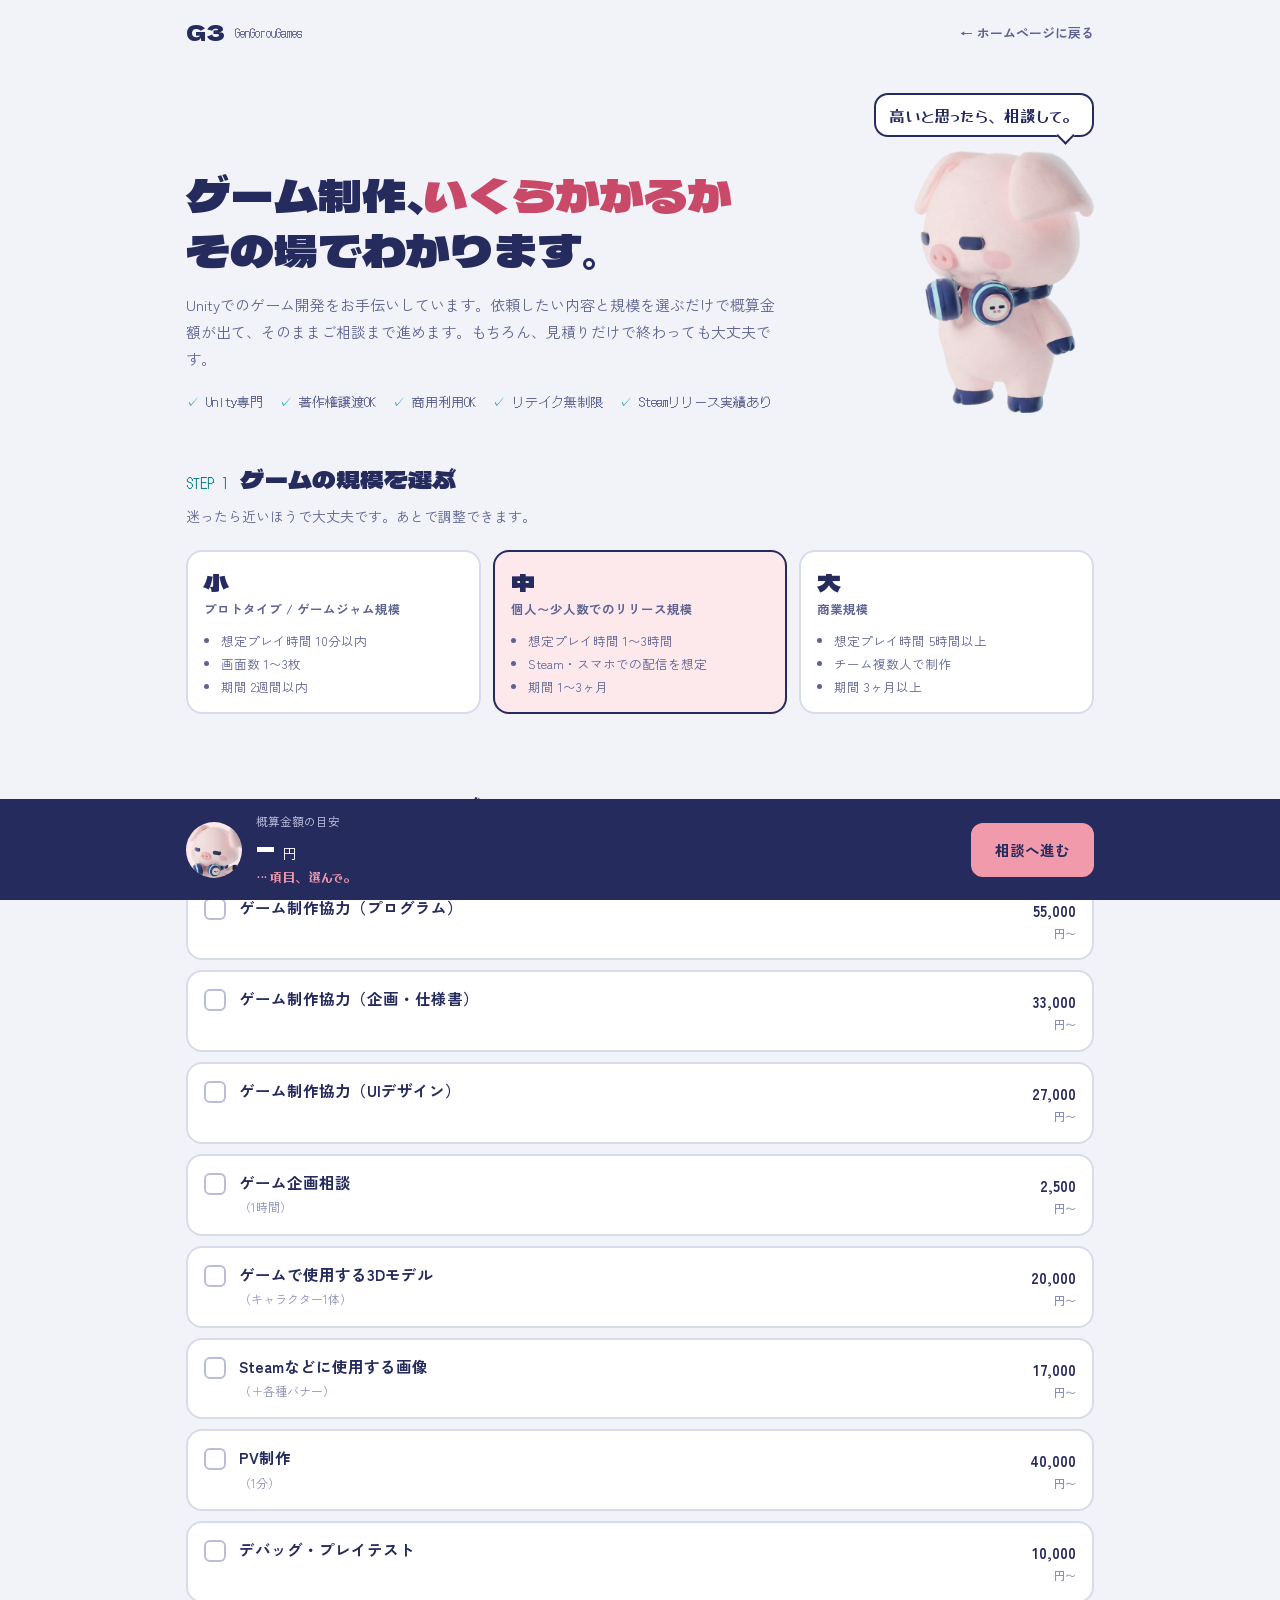
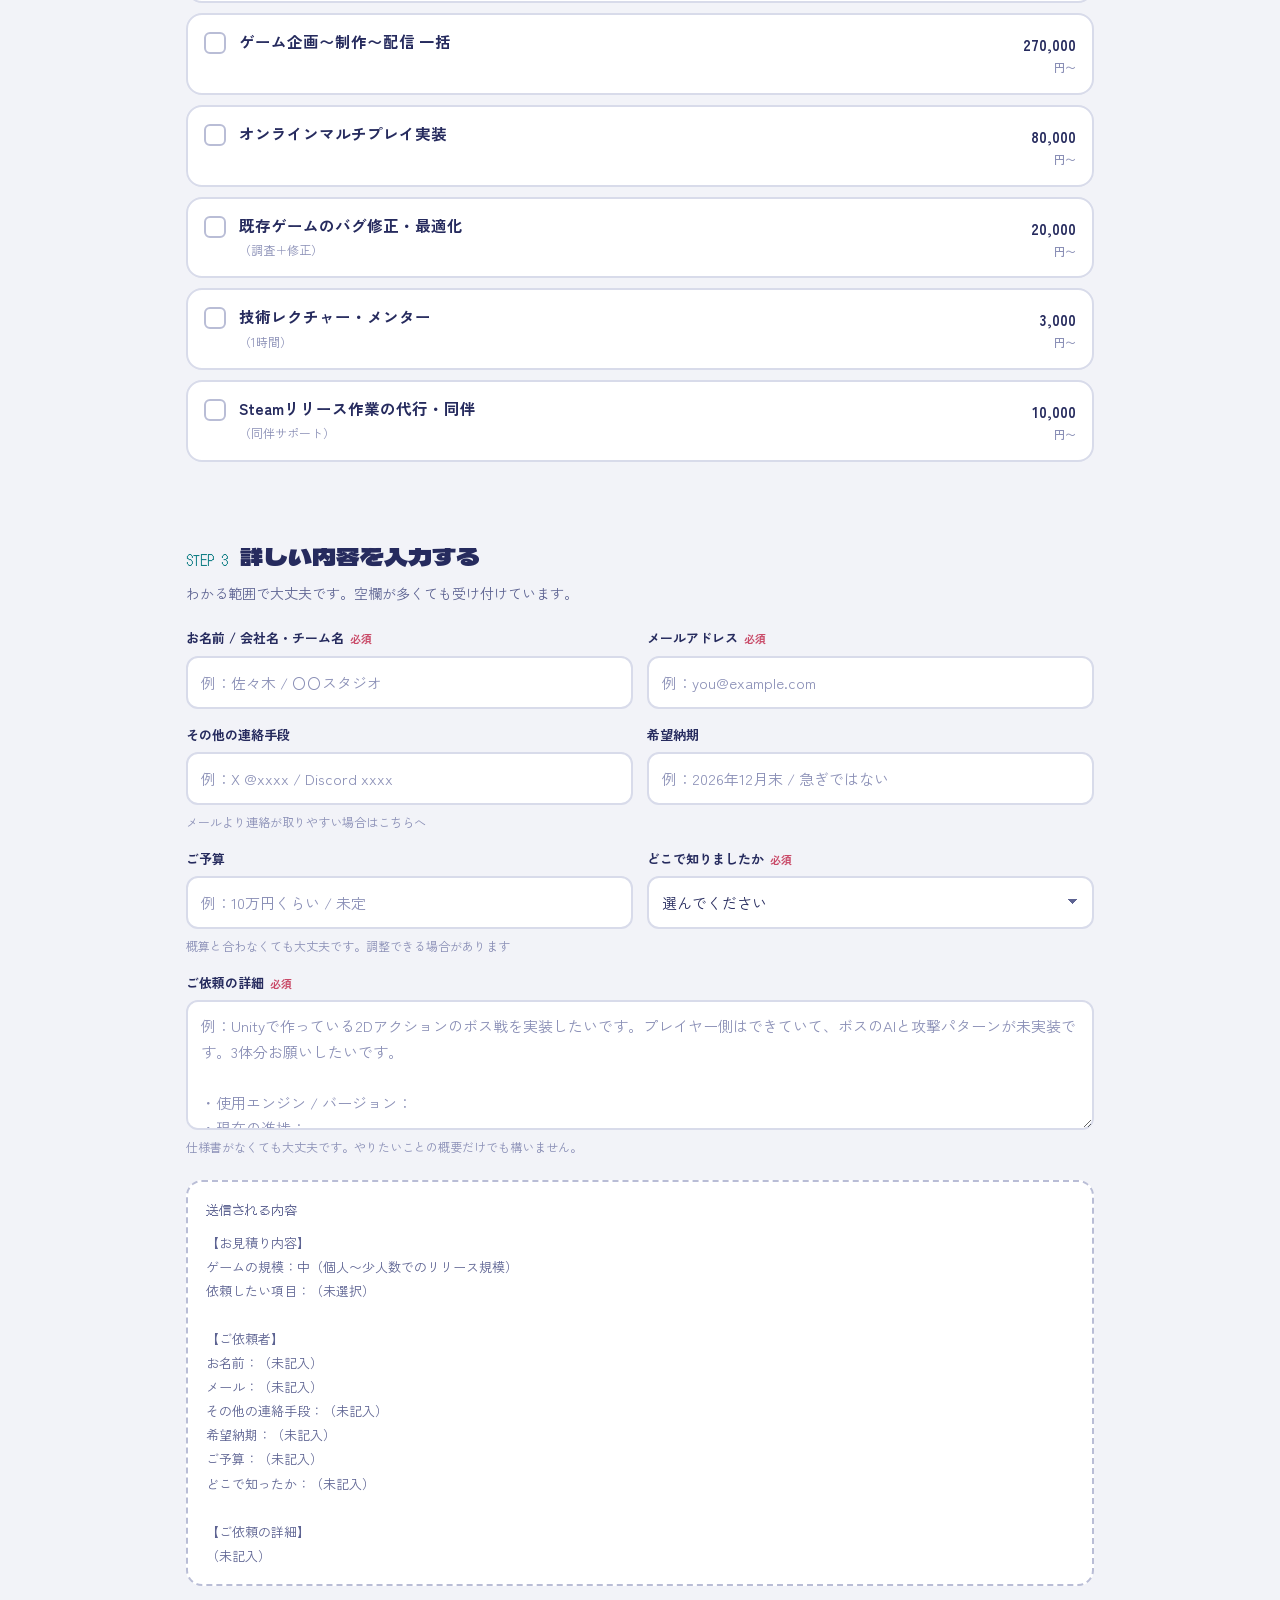
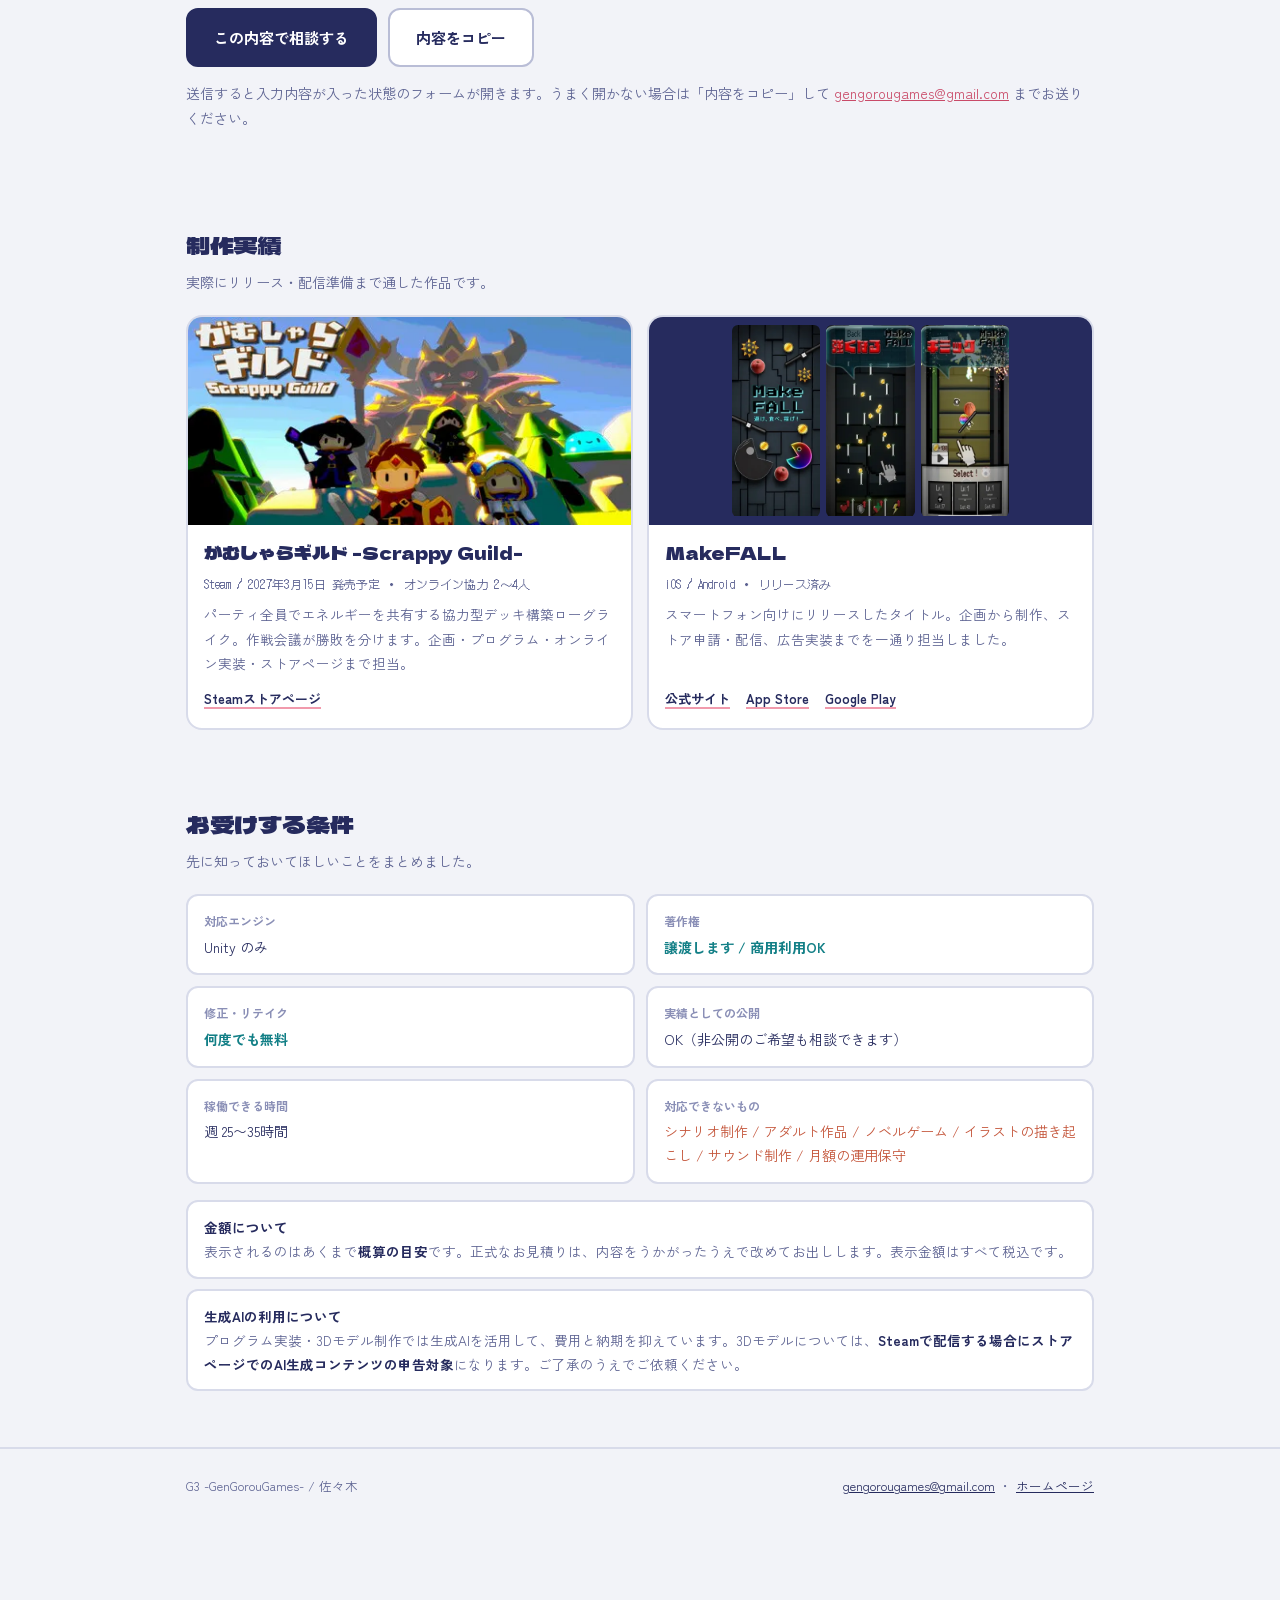
==== estimate/index.html @ dc9997da "G3公式サイト 初版（トップページと簡単お見積り） - トップ：テレビでゲームを切り替えるファーストビュー、3Dのげんちゃん、作品・お知らせ・お仕事依頼・G3について - /estimate/：簡単お" ====
<!DOCTYPE html>
<html lang="ja">
<head>
<meta charset="UTF-8">
<link rel="icon" type="image/png" href="/favicon.png">
<meta name="viewport" content="width=device-width, initial-scale=1">
<title>簡単お見積り | G3 -GenGorouGames-</title>
<meta name="description" content="Unityゲーム開発のお手伝い。項目と規模を選ぶだけで概算金額がわかる簡単お見積りページです。">
<meta property="og:title" content="簡単お見積り | G3 -GenGorouGames-">
<meta property="og:description" content="項目と規模を選ぶだけで概算金額がわかります。そのままご相談まで。">
<meta property="og:type" content="website">
<meta property="og:url" content="https://gengorougames.com/estimate/">
<meta property="og:image" content="https://gengorougames.com/img/ogp.jpg">
<link rel="preconnect" href="https://fonts.googleapis.com">
<link rel="preconnect" href="https://fonts.gstatic.com" crossorigin>
<link rel="stylesheet" href="https://fonts.googleapis.com/css2?family=Dela+Gothic+One&family=DotGothic16&family=Yusei+Magic&family=Zen+Kaku+Gothic+New:wght@400;500;700&display=swap">
<style>
/* Layout: トップページと同じ「居間」のトーン。左に手順、下に金額バー。げんちゃんが金額に一言つっこむ */
:root{
  color-scheme: light;
  --paper:#f2f3f8; --card:#ffffff; --ink:#262b5e; --ink-2:#5d6392; --ink-3:#8a8fb6;
  --line:#d8dbea; --line-hi:#b9bdd6;
  --pink:#f19aac; --pink-soft:#fde8ec; --pink-ink:#c94a68; --teal:#1aa9b1; --teal-ink:#127f86;
  --warn:#c4553a;
  --r:16px;
  --f-display:"Dela Gothic One","Hiragino Sans","Yu Gothic",sans-serif;
  --f-body:"Zen Kaku Gothic New","Hiragino Kaku Gothic ProN","Noto Sans JP","Yu Gothic UI",Meiryo,sans-serif;
  --f-voice:"Yusei Magic","Hiragino Maru Gothic ProN","Yu Gothic",sans-serif;
  --f-dot:"DotGothic16","MS Gothic",monospace;
}
*{box-sizing:border-box}
[hidden]{display:none!important}
html{-webkit-text-size-adjust:100%}
body{margin:0;background:var(--paper);color:var(--ink);font-family:var(--f-body);font-size:15px;line-height:1.8;padding-bottom:112px}
img{max-width:100%;height:auto;display:block}
a{color:var(--pink-ink)}
:focus-visible{outline:3px solid var(--teal);outline-offset:2px}
.wrap{max-width:940px;margin:0 auto;padding-left:max(16px,env(safe-area-inset-left,0px));padding-right:max(16px,env(safe-area-inset-right,0px))}
h1,h2,h3{font-family:var(--f-display);font-weight:400;text-wrap:balance}

.say{font-family:var(--f-voice);font-size:1rem;line-height:1.5;background:var(--card);color:var(--ink);padding:.5em .85em;border-radius:14px;border:2px solid var(--ink);position:relative;display:inline-block}
.say::after{content:"";position:absolute;width:11px;height:11px;background:var(--card);border:2px solid var(--ink);border-top:0;border-left:0;transform:rotate(45deg);bottom:-7px;left:20px}
.say.r::after{left:auto;right:20px}

/* header */
.top .wrap{padding-block:14px;display:flex;align-items:center;justify-content:space-between;gap:12px;flex-wrap:wrap}
.brand{font-family:var(--f-display);font-size:1.3rem;color:var(--ink);text-decoration:none;display:flex;align-items:center;gap:.5em}
.brand i{font-style:normal;font-family:var(--f-dot);font-size:.75rem;color:var(--ink-2)}
.top a.back{font-size:13px;font-weight:700;color:var(--ink-2);text-decoration:none}
.top a.back:hover{color:var(--pink-ink)}

/* hero */
.hero{display:grid;grid-template-columns:minmax(0,1fr) 180px;gap:20px;align-items:end;padding-block:28px 8px}
.hero h1{font-size:clamp(28px,6vw,44px);line-height:1.25;margin:0 0 14px}
.hero h1 span{color:var(--pink-ink)}
.hero p{color:var(--ink-2);margin:0 0 18px;max-width:40em}
.hero-gen{position:relative;padding-top:58px}
.hero-gen .say{position:absolute;top:0;right:0;white-space:nowrap}
.badges{display:flex;flex-wrap:wrap;gap:6px 16px;font-family:var(--f-dot);font-size:13px;color:var(--ink-2)}
.badge::before{content:"✓ ";color:var(--teal)}
@media(max-width:640px){.hero{grid-template-columns:1fr}.hero-gen{max-width:200px;justify-self:end;margin-top:-10px}}

/* sections */
section{padding-block:36px}
.stephead{display:flex;align-items:baseline;gap:12px;margin-bottom:4px}
.stepno{flex:none;font-family:var(--f-dot);font-size:14px;color:var(--teal-ink)}
.stephead h2{font-size:24px;margin:0}
.sublead{color:var(--ink-2);font-size:14px;margin:0 0 20px}

/* scale */
.scales{display:grid;grid-template-columns:repeat(3,minmax(0,1fr));gap:12px}
@media(max-width:680px){.scales{grid-template-columns:1fr}}
.scale{text-align:left;cursor:pointer;border:2px solid var(--line);background:var(--card);color:var(--ink);border-radius:var(--r);padding:16px 16px 14px;font:inherit;transition:border-color .15s,background .15s}
.scale:hover{border-color:var(--line-hi)}
.scale[aria-pressed="true"]{border-color:var(--ink);background:var(--pink-soft)}
.scale .nm{font-family:var(--f-display);font-size:24px;line-height:1.2;margin-bottom:2px}
.scale .tag{font-size:12.5px;color:var(--ink-2);margin-bottom:8px;font-weight:700}
.scale ul{margin:0;padding-left:17px;font-size:12.5px;color:var(--ink-2);line-height:1.85}

/* items */
.items{display:grid;gap:10px}
.item{border:2px solid var(--line);background:var(--card);border-radius:var(--r);overflow:hidden;transition:border-color .15s}
.item.on{border-color:var(--ink)}
.itemhead{display:flex;align-items:flex-start;gap:13px;padding:15px 16px;cursor:pointer}
.itemhead input{appearance:none;-webkit-appearance:none;flex:none;width:22px;height:22px;margin:2px 0 0;border-radius:6px;border:2px solid var(--line-hi);background:var(--card);cursor:pointer;position:relative;transition:background .15s,border-color .15s}
.itemhead input:checked{background:var(--ink);border-color:var(--ink)}
.itemhead input:checked::after{content:"";position:absolute;left:6px;top:2px;width:5px;height:10px;border:solid #fff;border-width:0 2.5px 2.5px 0;transform:rotate(42deg)}
.itmain{flex:1;min-width:0}
.itname{font-weight:700;font-size:15.5px;line-height:1.5}
.itunit{font-size:12px;color:var(--ink-3);margin-top:2px}
.itprice{flex:none;text-align:right;font-weight:700;font-size:15px;font-variant-numeric:tabular-nums;white-space:nowrap;padding-top:1px}
.item.on .itprice{color:var(--pink-ink)}
.itprice small{display:block;font-size:11px;font-weight:500;color:var(--ink-3)}
.itbody{border-top:1px dashed var(--line);padding:14px 16px 16px 51px;font-size:13.5px;background:#fafbfd}
@media(max-width:560px){.itbody{padding-left:16px}}
.itbody dl{margin:0;display:grid;gap:9px}
.itbody dt{font-size:12px;font-weight:700;letter-spacing:.06em;color:var(--teal-ink)}
.itbody dt.ng{color:var(--warn)}
.itbody dt.at{color:var(--pink-ink)}
.itbody dd{margin:2px 0 0;color:var(--ink-2);line-height:1.8}
.plans{display:flex;flex-wrap:wrap;gap:7px;margin-top:13px;padding-top:12px;border-top:1px dashed var(--line)}
.plans .lbl{width:100%;font-size:12px;font-weight:700;color:var(--ink-3);margin-bottom:2px}
.plan{font:inherit;font-size:12.5px;cursor:pointer;padding:6px 12px;border-radius:10px;border:2px solid var(--line);background:var(--card);color:var(--ink-2);transition:.15s}
.plan[aria-pressed="true"]{border-color:var(--ink);color:var(--ink);background:var(--pink-soft);font-weight:700}

/* form */
.grid2{display:grid;grid-template-columns:minmax(0,1fr) minmax(0,1fr);gap:14px}
@media(max-width:680px){.grid2{grid-template-columns:1fr}}
.f{display:flex;flex-direction:column;gap:6px;min-width:0}
.f.full{grid-column:1/-1}
.f label{font-size:13px;font-weight:700;color:var(--ink)}
.f label .req{color:var(--pink-ink);font-size:11px;margin-left:6px}
.f input,.f select,.f textarea{font:inherit;font-size:15px;color:var(--ink);background:var(--card);border:2px solid var(--line);border-radius:12px;padding:11px 13px;width:100%;transition:border-color .15s}
.f textarea{min-height:130px;resize:vertical;line-height:1.7}
.f input:focus,.f select:focus,.f textarea:focus{outline:none;border-color:var(--ink)}
.f input::placeholder,.f textarea::placeholder{color:var(--ink-3)}
.f select{appearance:none;background-image:linear-gradient(45deg,transparent 50%,var(--ink-2) 50%),linear-gradient(135deg,var(--ink-2) 50%,transparent 50%);background-position:calc(100% - 19px) 21px,calc(100% - 14px) 21px;background-size:5px 5px,5px 5px;background-repeat:no-repeat;cursor:pointer}
.f .hint{font-size:12px;color:var(--ink-3)}
.err{color:var(--warn);font-size:13.5px;font-weight:700;margin-top:12px;display:none}
.err.show{display:block}
.actions{display:flex;flex-wrap:wrap;gap:11px;margin-top:22px}
.btn{font:inherit;font-weight:700;font-size:15px;cursor:pointer;border-radius:12px;padding:14px 26px;border:2px solid transparent;transition:.15s}
.btn.primary{background:var(--ink);color:#fff;border-color:var(--ink)}
.btn.primary:hover{background:#3a4183;border-color:#3a4183}
.btn.ghost{background:var(--card);color:var(--ink);border-color:var(--line-hi)}
.btn.ghost:hover{border-color:var(--ink)}

.preview{margin-top:22px;border:2px dashed var(--line-hi);border-radius:var(--r);background:var(--card);padding:16px 18px}
.preview h3{margin:0 0 10px;font-family:var(--f-dot);font-size:13px;color:var(--ink-2)}
.preview pre{margin:0;white-space:pre-wrap;word-break:break-word;font-family:var(--f-body);font-size:13px;color:var(--ink-2);line-height:1.85}

/* works */
.works{display:grid;grid-template-columns:minmax(0,1fr) minmax(0,1fr);gap:14px}
@media(max-width:680px){.works{grid-template-columns:1fr}}
.work{border:2px solid var(--line);background:var(--card);border-radius:var(--r);overflow:hidden;display:flex;flex-direction:column}
.work .ph{aspect-ratio:460/215;max-width:100%;background:var(--ink);position:relative;overflow:hidden}
.work .ph img{width:100%;height:100%;object-fit:cover}
.work .ph.mf{display:flex;gap:6px;padding:8px;justify-content:center}
.work .ph.mf img{width:auto;height:100%;object-fit:contain;border-radius:6px}
.work .bd{padding:15px 16px 17px;flex:1;display:flex;flex-direction:column;gap:8px}
.work h3{margin:0;font-size:18px;line-height:1.4}
.work .meta{font-family:var(--f-dot);font-size:12px;color:var(--ink-2)}
.work p{margin:0;font-size:13.5px;color:var(--ink-2);flex:1}
.work .lnks{display:flex;flex-wrap:wrap;gap:6px 16px;margin-top:4px;font-size:13px;font-weight:700}
.work .lnks a{color:var(--ink);text-decoration:underline;text-decoration-color:var(--pink);text-decoration-thickness:2px;text-underline-offset:3px}

/* terms */
.terms{display:grid;grid-template-columns:minmax(0,1fr) minmax(0,1fr);gap:11px}
@media(max-width:680px){.terms{grid-template-columns:1fr}}
.term{border:2px solid var(--line);background:var(--card);border-radius:12px;padding:14px 16px}
.term .k{font-size:12px;font-weight:700;color:var(--ink-3);margin-bottom:4px}
.term .v{font-size:14px;line-height:1.7}
.term .v.good{color:var(--teal-ink);font-weight:700}
.term .v.bad{color:var(--warn)}
.note{background:var(--card);border:2px solid var(--line);border-radius:12px;padding:13px 16px;font-size:13.5px;color:var(--ink-2);line-height:1.8}
.note + .note{margin-top:10px}
.note b{color:var(--ink)}

/* sticky bar */
.bar{position:fixed;left:0;right:0;bottom:0;z-index:50;background:var(--ink);color:#fff;padding-bottom:env(safe-area-inset-bottom,0px)}
.bar .wrap{padding-block:12px;display:flex;align-items:center;gap:14px;justify-content:space-between}
.bar .l{min-width:0;display:flex;align-items:center;gap:14px}
.bar .face{flex:none;width:56px;height:56px;border-radius:50%;background:var(--pink-soft) url(/img/genchan_face.webp) center/cover no-repeat}
.bar .cap{font-size:11.5px;color:#c5c8e6}
.bar .amt{font-family:var(--f-display);font-size:26px;color:#fff;font-variant-numeric:tabular-nums;line-height:1.25}
.bar .amt small{font-family:var(--f-body);font-size:14px;margin-left:2px}
.bar .cnt{font-family:var(--f-voice);font-size:13px;color:var(--pink);white-space:nowrap;overflow:hidden;text-overflow:ellipsis}
.bar .btn{padding:12px 22px;font-size:14.5px;white-space:nowrap;background:var(--pink);color:var(--ink);border-color:var(--pink)}
.bar .btn:hover{background:#fff;border-color:#fff}
@media(max-width:480px){.bar .amt{font-size:21px}.bar .btn{padding:11px 14px;font-size:13.5px}.bar .face{width:44px;height:44px}}

footer{margin-top:20px;padding-block:26px;color:var(--ink-2);font-size:12.5px;border-top:2px solid var(--line)}
footer .wrap{display:flex;flex-wrap:wrap;gap:10px 20px;justify-content:space-between}
footer a{color:var(--ink)}
.sr{position:absolute;width:1px;height:1px;overflow:hidden;clip:rect(0 0 0 0);white-space:nowrap}
@media (prefers-reduced-motion:reduce){*{transition:none!important}}
</style>
</head>
<body>

<header class="top">
  <div class="wrap">
    <a class="brand" href="/">G3<i>GenGorouGames</i></a>
    <a class="back" href="/">← ホームページに戻る</a>
  </div>
</header>

<div class="wrap">

  <div class="hero">
   <div>
    <h1>ゲーム制作、<span>いくらかかるか</span><br>その場でわかります。</h1>
    <p>Unityでのゲーム開発をお手伝いしています。依頼したい内容と規模を選ぶだけで概算金額が出て、そのままご相談まで進めます。もちろん、見積りだけで終わっても大丈夫です。</p>
    <div class="badges">
      <span class="badge">Unity専門</span>
      <span class="badge">著作権譲渡OK</span>
      <span class="badge">商用利用OK</span>
      <span class="badge">リテイク無制限</span>
      <span class="badge">Steamリリース実績あり</span>
    </div>
   </div>
   <div class="hero-gen"><div class="say r">高いと思ったら、相談して。</div><img src="/img/pose_point.webp" alt="げんちゃん" width="480" height="698"></div>
  </div>

  <!-- STEP 1 -->
  <section id="step1">
    <div class="stephead"><span class="stepno">STEP 1</span><h2>ゲームの規模を選ぶ</h2></div>
    <p class="sublead">迷ったら近いほうで大丈夫です。あとで調整できます。</p>
    <div class="scales" id="scales"></div>
  </section>

  <!-- STEP 2 -->
  <section id="step2">
    <div class="stephead"><span class="stepno">STEP 2</span><h2>依頼したい項目を選ぶ</h2></div>
    <p class="sublead">複数選べます。チェックすると「どこまで対応できるか」が開きます。</p>
    <div class="items" id="items"></div>
  </section>

  <!-- STEP 3 -->
  <section id="step3">
    <div class="stephead"><span class="stepno">STEP 3</span><h2>詳しい内容を入力する</h2></div>
    <p class="sublead">わかる範囲で大丈夫です。空欄が多くても受け付けています。</p>

    <div class="grid2">
      <div class="f">
        <label for="f-name">お名前 / 会社名・チーム名<span class="req">必須</span></label>
        <input id="f-name" type="text" placeholder="例：佐々木 / 〇〇スタジオ" autocomplete="name">
      </div>
      <div class="f">
        <label for="f-mail">メールアドレス<span class="req">必須</span></label>
        <input id="f-mail" type="email" placeholder="例：you@example.com" autocomplete="email">
      </div>
      <div class="f">
        <label for="f-contact">その他の連絡手段</label>
        <input id="f-contact" type="text" placeholder="例：X @xxxx / Discord xxxx">
        <span class="hint">メールより連絡が取りやすい場合はこちらへ</span>
      </div>
      <div class="f">
        <label for="f-deadline">希望納期</label>
        <input id="f-deadline" type="text" placeholder="例：2026年12月末 / 急ぎではない">
      </div>
      <div class="f">
        <label for="f-budget">ご予算</label>
        <input id="f-budget" type="text" placeholder="例：10万円くらい / 未定">
        <span class="hint">概算と合わなくても大丈夫です。調整できる場合があります</span>
      </div>
      <div class="f">
        <label for="f-source">どこで知りましたか<span class="req">必須</span></label>
        <select id="f-source">
          <option value="">選んでください</option>
          <option>X（旧Twitter）</option>
          <option>Steam</option>
          <option>ココナラ</option>
          <option>知人・友人の紹介</option>
          <option>学校・DreamCraft関係</option>
          <option>イベント（TGSなど）</option>
          <option>YouTube</option>
          <option>検索エンジン</option>
          <option>その他</option>
        </select>
      </div>
      <div class="f full">
        <label for="f-detail">ご依頼の詳細<span class="req">必須</span></label>
        <textarea id="f-detail" placeholder="例：Unityで作っている2Dアクションのボス戦を実装したいです。プレイヤー側はできていて、ボスのAIと攻撃パターンが未実装です。3体分お願いしたいです。&#10;&#10;・使用エンジン / バージョン：&#10;・現在の進捗：&#10;・お願いしたいこと："></textarea>
        <span class="hint">仕様書がなくても大丈夫です。やりたいことの概要だけでも構いません。</span>
      </div>
    </div>

    <div class="err" id="err"></div>

    <div class="preview">
      <h3>送信される内容</h3>
      <pre id="preview"></pre>
    </div>

    <div class="actions">
      <button class="btn primary" id="send">この内容で相談する</button>
      <button class="btn ghost" id="copy">内容をコピー</button>
    </div>
    <p class="sublead" style="padding-left:0;margin-top:14px">
      送信すると入力内容が入った状態のフォームが開きます。うまく開かない場合は「内容をコピー」して
      <a href="mailto:gengorougames@gmail.com">gengorougames@gmail.com</a> までお送りください。
    </p>
  </section>

  <!-- 実績 -->
  <section id="works">
    <div class="stephead" style="gap:0"><h2>制作実績</h2></div>
    <p class="sublead" style="padding-left:0">実際にリリース・配信準備まで通した作品です。</p>
    <div class="works">
      <article class="work">
        <div class="ph">
          <img src="/img/guild_header.webp" alt="がむしゃらギルド -Scrappy Guild-" loading="lazy">
        </div>
        <div class="bd">
          <h3>がむしゃらギルド -Scrappy Guild-</h3>
          <div class="meta">Steam / 2027年3月15日 発売予定 ・ オンライン協力 2〜4人</div>
          <p>パーティ全員でエネルギーを共有する協力型デッキ構築ローグライク。作戦会議が勝敗を分けます。企画・プログラム・オンライン実装・ストアページまで担当。</p>
          <div class="lnks">
            <a href="https://store.steampowered.com/app/4842440/Scrappy_Guild/" target="_blank" rel="noopener">Steamストアページ</a>
          </div>
        </div>
      </article>

      <article class="work">
        <div class="ph mf">
          <img src="/img/makefall_1.webp" alt="MakeFALLの画面" loading="lazy"><img src="/img/makefall_2.webp" alt="" loading="lazy"><img src="/img/makefall_3.webp" alt="" loading="lazy">
        </div>
        <div class="bd">
          <h3>MakeFALL</h3>
          <div class="meta">iOS / Android ・ リリース済み</div>
          <p>スマートフォン向けにリリースしたタイトル。企画から制作、ストア申請・配信、広告実装までを一通り担当しました。</p>
          <div class="lnks">
            <a href="https://sites.google.com/view/makefallsite/" target="_blank" rel="noopener">公式サイト</a>
            <a href="https://apps.apple.com/jp/app/makefall/id6760619572" target="_blank" rel="noopener">App Store</a>
            <a href="https://play.google.com/store/apps/details?id=com.DefaultCompany.kzunokosi" target="_blank" rel="noopener">Google Play</a>
          </div>
        </div>
      </article>
    </div>
  </section>

  <!-- 条件 -->
  <section id="terms">
    <div class="stephead" style="gap:0"><h2>お受けする条件</h2></div>
    <p class="sublead" style="padding-left:0">先に知っておいてほしいことをまとめました。</p>
    <div class="terms">
      <div class="term"><div class="k">対応エンジン</div><div class="v">Unity のみ</div></div>
      <div class="term"><div class="k">著作権</div><div class="v good">譲渡します / 商用利用OK</div></div>
      <div class="term"><div class="k">修正・リテイク</div><div class="v good">何度でも無料</div></div>
      <div class="term"><div class="k">実績としての公開</div><div class="v">OK（非公開のご希望も相談できます）</div></div>
      <div class="term"><div class="k">稼働できる時間</div><div class="v">週 25〜35時間</div></div>
      <div class="term"><div class="k">対応できないもの</div><div class="v bad">シナリオ制作 / アダルト作品 / ノベルゲーム / イラストの描き起こし / サウンド制作 / 月額の運用保守</div></div>
    </div>

    <div style="margin-top:16px">
      <div class="note">
        <b>金額について</b><br>
        表示されるのはあくまで<b>概算の目安</b>です。正式なお見積りは、内容をうかがったうえで改めてお出しします。表示金額はすべて税込です。
      </div>
      <div class="note">
        <b>生成AIの利用について</b><br>
        プログラム実装・3Dモデル制作では生成AIを活用して、費用と納期を抑えています。3Dモデルについては、<b>Steamで配信する場合にストアページでのAI生成コンテンツの申告対象</b>になります。ご了承のうえでご依頼ください。
      </div>
    </div>
  </section>

</div>

<footer>
  <div class="wrap">
    <span>G3 -GenGorouGames- / 佐々木</span>
    <span><a href="mailto:gengorougames@gmail.com">gengorougames@gmail.com</a> ・ <a href="/">ホームページ</a></span>
  </div>
</footer>

<div class="bar">
  <div class="wrap">
    <div class="l">
      <div class="face" aria-hidden="true"></div>
      <div style="min-width:0">
        <div class="cap">概算金額の目安</div>
        <div class="amt" id="total">— <small>円</small></div>
        <div class="cnt" id="count">…項目、選んで。</div>
      </div>
    </div>
    <button class="btn primary" id="jump">相談へ進む</button>
  </div>
</div>

<textarea class="sr" id="clip" aria-hidden="true" tabindex="-1"></textarea>

<script>
/* =========================================================================
   Googleフォーム連携の設定
   フォームを作成したら、以下の baseUrl と entries を埋めてください。
   未設定の場合はメール（gengorougames@gmail.com）での送信に自動で切り替わります。
   ========================================================================= */
var FORM_CONFIG = {
  baseUrl: "https://docs.google.com/forms/d/e/1FAIpQLScIfFbDhM75f04zwuBBbw3KpbVSJtE4-QmT48UyfXC1ISZ8sA/viewform?usp=pp_url",
  entries: {
    name:     "entry.750009393",   // 1 お名前 / 会社名・チーム名
    email:    "entry.772076747",   // 2 メールアドレス
    contact:  "entry.762788405",   // 3 その他の連絡手段
    scale:    "entry.1428991655",  // 4 ゲームの規模
    items:    "entry.727097395",   // 5 依頼項目
    total:    "entry.74222380",    // 6 概算合計
    deadline: "entry.1358860953",  // 7 希望納期
    budget:   "entry.1148990644",  // 8 ご予算
    source:   "entry.48801565",    // 9 どこで知りましたか
    detail:   "entry.1593048339"   // 10 ご依頼の詳細
  }
};
var MAIL_TO = "gengorougames@gmail.com";

/* ========================= データ ========================= */
var SCALES = [
  { id:"s", name:"小", tag:"プロトタイプ / ゲームジャム規模",
    lines:["想定プレイ時間 10分以内","画面数 1〜3枚","期間 2週間以内"] },
  { id:"m", name:"中", tag:"個人〜少人数でのリリース規模",
    lines:["想定プレイ時間 1〜3時間","Steam・スマホでの配信を想定","期間 1〜3ヶ月"] },
  { id:"l", name:"大", tag:"商業規模",
    lines:["想定プレイ時間 5時間以上","チーム複数人で制作","期間 3ヶ月以上"] }
];

var ITEMS = [
  {
    id:"prog", name:"ゲーム制作協力（プログラム）", scaled:true,
    price:{s:15000,m:55000,l:200000},
    can:"Unityでの機能実装全般をお受けします。生成AIを活用してスピードを出しています。ReadMe（仕様・引き継ぎ資料）もあわせて作成します。仕様書がなくても、やりたいことの概要を伝えていただければ、すり合わせながら形にします。",
    ng:"Unity以外のエンジンは対応できません。"
  },
  {
    id:"plan", name:"ゲーム制作協力（企画・仕様書）", scaled:true,
    price:{s:10000,m:33000,l:120000},
    can:"ゲームの企画立案と仕様書の作成。仕様書はExcelで共有し、そのまま制作に使える形でお渡しします。",
    ng:"シナリオ・ストーリーの制作は対応できません。"
  },
  {
    id:"ui", name:"ゲーム制作協力（UIデザイン）", scaled:true,
    price:{s:7500,m:27000,l:100000},
    can:"Photoshopでボタン・フレーム・パネルなど、シンプルで見やすいUIパーツを作成します。Unityへの組み込みまで対応可能です。",
    ng:"イラストは描けません。キャラクター絵や凝った装飾が必要なUIは対応外です。"
  },
  {
    id:"consult", name:"ゲーム企画相談", scaled:false,
    plans:[{k:"s",label:"1時間",price:2500},{k:"m",label:"3時間",price:10000},{k:"l",label:"月契約",price:30000}],
    can:"システム面をどう面白くするか、テーマをどう見せるか。オンライン通話で一緒に考えます。作りかけの企画でも、まだ何もなくても大丈夫です。",
    ng:"アダルト（エロ）作品、ノベルゲームは対応できません。"
  },
  {
    id:"model", name:"ゲームで使用する3Dモデル", scaled:true,
    price:{s:4000,m:20000,l:80000},
    unit:{s:"小物1点",m:"キャラクター1体",l:"キャラクター＋モーション"},
    can:"生成AIで作ったモデルをBlenderで調整して納品します。シンプルな形状のものに限ります。",
    ng:"ハイポリゴンのモデル、複雑なリギング・モーションは対応外です。",
    at:"生成AIを使用しているため、Steamで配信する場合はAI生成コンテンツの申告対象になります。"
  },
  {
    id:"img", name:"Steamなどに使用する画像", scaled:true,
    price:{s:5000,m:17000,l:50000},
    unit:{s:"カプセル画像一式",m:"＋各種バナー",l:"ストアページ画像一式"},
    can:"ゲーム内のスクリーンショットを撮り、Photoshopなどで加工してカプセル画像・バナーを作成します。Steamの規定サイズにすべて合わせます。",
    ng:"イラストは描けません。描き起こしのキービジュアルは対応外です。"
  },
  {
    id:"pv", name:"PV制作", scaled:true,
    price:{s:15000,m:40000,l:120000},
    unit:{s:"30秒",m:"1分",l:"1分＋撮影用素材の作成"},
    can:"ゲームをキャプチャして、Premiere Proで編集します。シンプルで見やすい構成のPVを作ります。",
    ng:"凝ったモーショングラフィックス、実写撮影、オリジナル楽曲は対応外です。BGMはフリー素材か、ご支給の素材を使用します。"
  },
  {
    id:"debug", name:"デバッグ・プレイテスト", scaled:true,
    price:{s:2500,m:10000,l:40000},
    can:"実際にプレイしてバグを洗い出し、再現手順つきのレポートで報告します。あわせて、ゲームクリエイター目線で「ここがもったいない」という改善意見も出します。",
    ng:"自動テストの構築は別途ご相談ください。"
  },
  {
    id:"full", name:"ゲーム企画〜制作〜配信 一括", scaled:true,
    price:{s:75000,m:270000,l:800000},
    can:"企画からUnityでの制作、Steam / iOS / Google Play への配信まで一通りお受けします。広告の実装・配置も対応可能です。",
    ng:"シナリオ制作、本格的なイラスト・サウンドは対応外です（ご支給いただくか、別途外注をお願いします）。",
    at:"スケジュールの都合上、同時にお受けできる件数に限りがあります。まずご相談ください。"
  },
  {
    id:"net", name:"オンラインマルチプレイ実装", scaled:true,
    price:{s:25000,m:80000,l:300000},
    can:"Unityでのオンライン対戦・協力プレイの実装。生成AIを活用しつつ、実際にオンライン協力ゲームを作った経験をもとに対応します。",
    at:"通信まわりは仕様によって工数が大きく変わります。金額は目安として見てください。"
  },
  {
    id:"fix", name:"既存ゲームのバグ修正・最適化", scaled:true,
    price:{s:5000,m:20000,l:80000},
    unit:{s:"調査・原因特定まで",m:"調査＋修正",l:"調査＋修正＋最適化"},
    can:"Unityプロジェクトの不具合調査・修正、動作が重い箇所の最適化。生成AIを活用して対応します。",
    at:"プロジェクト一式を共有していただく必要があります。「小」は調査と原因特定までで、修正は別途となります。"
  },
  {
    id:"lesson", name:"技術レクチャー・メンター", scaled:false,
    plans:[{k:"s",label:"1時間",price:3000},{k:"m",label:"月4回",price:13000},{k:"l",label:"月8回",price:40000}],
    can:"Unityの使い方、実装の考え方、個人開発の進め方を、自分が実際にやってきた経験ベースで教えます。オンライン通話で対応します。",
    ng:"学校の課題そのものの代行は対応できません。"
  },
  {
    id:"steam", name:"Steamリリース作業の代行・同伴", scaled:false,
    plans:[{k:"s",label:"同伴サポート",price:10000},{k:"m",label:"代行",price:17000},{k:"l",label:"申請〜リリース一括",price:50000}],
    can:"Steamworksの設定、ストアページの作成、ビルドの提出、審査対応。こちらで代行することも、画面共有しながら一緒に進めて覚えてもらうこともできます。",
    at:"Steam Directの登録手数料のお支払い、銀行口座・税務情報の登録はご本人の対応が必要です。"
  }
];

/* ========================= 状態 ========================= */
var state = { scale:"m", picked:{}, plans:{} };
ITEMS.forEach(function(it){ if(!it.scaled) state.plans[it.id] = "s"; });

var yen = function(n){ return n.toLocaleString("ja-JP"); };
var $ = function(id){ return document.getElementById(id); };

function priceOf(it){
  if(it.scaled) return it.price[state.scale];
  var k = state.plans[it.id];
  for(var i=0;i<it.plans.length;i++) if(it.plans[i].k===k) return it.plans[i].price;
  return 0;
}
function unitOf(it){
  if(it.scaled) return it.unit ? it.unit[state.scale] : "";
  var k = state.plans[it.id];
  for(var i=0;i<it.plans.length;i++) if(it.plans[i].k===k) return it.plans[i].label;
  return "";
}
function scaleObj(){ for(var i=0;i<SCALES.length;i++) if(SCALES[i].id===state.scale) return SCALES[i]; }

/* ========================= 描画：規模 ========================= */
(function renderScales(){
  var box = $("scales");
  SCALES.forEach(function(s){
    var b = document.createElement("button");
    b.type="button"; b.className="scale"; b.setAttribute("aria-pressed", s.id===state.scale);
    b.innerHTML = '<div class="nm">'+s.name+'</div><div class="tag">'+s.tag+'</div><ul>'+
      s.lines.map(function(l){return "<li>"+l+"</li>";}).join("")+'</ul>';
    b.addEventListener("click", function(){
      state.scale = s.id;
      Array.prototype.forEach.call(box.children, function(c,i){
        c.setAttribute("aria-pressed", SCALES[i].id===state.scale);
      });
      refreshItems(); update();
    });
    box.appendChild(b);
  });
})();

/* ========================= 描画：項目 ========================= */
(function renderItems(){
  var box = $("items");
  ITEMS.forEach(function(it){
    var card = document.createElement("div");
    card.className = "item"; card.dataset.id = it.id;

    var head = document.createElement("label");
    head.className = "itemhead";
    head.innerHTML =
      '<input type="checkbox" aria-label="'+it.name+'を選択">'+
      '<div class="itmain"><div class="itname">'+it.name+'</div>'+
        '<div class="itunit" data-unit></div></div>'+
      '<div class="itprice" data-price></div>';
    head.querySelector("input").addEventListener("change", function(e){
      state.picked[it.id] = e.target.checked;
      card.classList.toggle("on", e.target.checked);
      body.hidden = !e.target.checked;
      update();
    });

    var body = document.createElement("div");
    body.className = "itbody"; body.hidden = true;
    var dl = '<dl>';
    if(it.can) dl += '<dt>できること</dt><dd>'+it.can+'</dd>';
    if(it.ng)  dl += '<dt class="ng">できないこと</dt><dd>'+it.ng+'</dd>';
    if(it.at)  dl += '<dt class="at">ご注意</dt><dd>'+it.at+'</dd>';
    dl += '</dl>';
    body.innerHTML = dl;

    if(!it.scaled){
      var pw = document.createElement("div");
      pw.className = "plans";
      pw.innerHTML = '<span class="lbl">プランを選んでください（ゲームの規模とは別です）</span>';
      it.plans.forEach(function(p){
        var pb = document.createElement("button");
        pb.type="button"; pb.className="plan";
        pb.setAttribute("aria-pressed", p.k===state.plans[it.id]);
        pb.textContent = p.label+"　"+yen(p.price)+"円";
        pb.addEventListener("click", function(){
          state.plans[it.id] = p.k;
          Array.prototype.forEach.call(pw.querySelectorAll(".plan"), function(x,i){
            x.setAttribute("aria-pressed", it.plans[i].k===state.plans[it.id]);
          });
          refreshItems(); update();
        });
        pw.appendChild(pb);
      });
      body.appendChild(pw);
    }

    card.appendChild(head); card.appendChild(body);
    box.appendChild(card);
  });
  refreshItems();
})();

function refreshItems(){
  ITEMS.forEach(function(it){
    var card = document.querySelector('.item[data-id="'+it.id+'"]');
    if(!card) return;
    card.querySelector("[data-price]").innerHTML =
      yen(priceOf(it))+"<small>円〜</small>";
    var u = unitOf(it);
    var ue = card.querySelector("[data-unit]");
    ue.textContent = u ? "（"+u+"）" : "";
  });
}

/* ========================= 集計 ========================= */
function selected(){ return ITEMS.filter(function(it){ return state.picked[it.id]; }); }

function update(){
  var sel = selected();
  var sum = sel.reduce(function(a,it){ return a + priceOf(it); }, 0);
  $("total").innerHTML = sel.length ? yen(sum)+' <small>円〜</small>' : '— <small>円</small>';
  $("count").textContent = sel.length
    ? "規模" + scaleObj().name + "・" + sel.length + "項目　" + mutter(sum)
    : "…項目、選んで。";
  $("preview").textContent = summary();
}

/* げんちゃんのつぶやき（金額で変わる。見た目だけで、計算には関係しない） */
function mutter(sum){
  if(sum < 20000)  return "…お手頃。";
  if(sum < 100000) return "…まあ、そんなもんでしょ。";
  if(sum < 400000) return "…本気だね。";
  return "…大作の予感。";
}

function summary(){
  var sel = selected();
  var L = [];
  L.push("【お見積り内容】");
  L.push("ゲームの規模：" + scaleObj().name + "（" + scaleObj().tag + "）");
  if(sel.length){
    L.push("依頼したい項目：");
    sel.forEach(function(it){
      var u = unitOf(it);
      L.push("  ・" + it.name + (u ? "（"+u+"）" : "") + " … " + yen(priceOf(it)) + "円");
    });
    L.push("概算合計：" + yen(sel.reduce(function(a,it){return a+priceOf(it);},0)) + "円〜");
  } else {
    L.push("依頼したい項目：（未選択）");
  }
  L.push("");
  L.push("【ご依頼者】");
  L.push("お名前：" + ($("f-name").value || "（未記入）"));
  L.push("メール：" + ($("f-mail").value || "（未記入）"));
  L.push("その他の連絡手段：" + ($("f-contact").value || "（未記入）"));
  L.push("希望納期：" + ($("f-deadline").value || "（未記入）"));
  L.push("ご予算：" + ($("f-budget").value || "（未記入）"));
  L.push("どこで知ったか：" + ($("f-source").value || "（未記入）"));
  L.push("");
  L.push("【ご依頼の詳細】");
  L.push($("f-detail").value || "（未記入）");
  return L.join("\n");
}

["f-name","f-mail","f-contact","f-deadline","f-budget","f-source","f-detail"].forEach(function(id){
  $(id).addEventListener("input", update);
  $(id).addEventListener("change", update);
});

/* ========================= 送信 ========================= */
function validate(){
  var miss = [];
  if(!selected().length) miss.push("依頼したい項目");
  if(!$("f-name").value.trim()) miss.push("お名前");
  if(!$("f-mail").value.trim()) miss.push("メールアドレス");
  if(!$("f-source").value) miss.push("どこで知ったか");
  if(!$("f-detail").value.trim()) miss.push("ご依頼の詳細");
  var e = $("err");
  if(miss.length){
    e.textContent = "次の項目が未入力です：" + miss.join(" / ");
    e.classList.add("show");
    return false;
  }
  e.classList.remove("show");
  return true;
}

function formUrl(){
  var c = FORM_CONFIG;
  if(!c.baseUrl || !c.entries.detail) return null;
  var sel = selected();
  var vals = {
    name:     $("f-name").value,
    email:    $("f-mail").value,
    contact:  $("f-contact").value,
    scale:    scaleObj().name,
    items:    sel.map(function(it){
                var u = unitOf(it);
                return "・" + it.name + (u ? "（"+u+"）" : "") + " … " + yen(priceOf(it)) + "円";
              }).join("\n"),
    total:    yen(sel.reduce(function(a,it){return a+priceOf(it);},0)) + "円",
    deadline: $("f-deadline").value,
    budget:   $("f-budget").value,
    source:   $("f-source").value,
    detail:   $("f-detail").value
  };
  var q = [];
  Object.keys(c.entries).forEach(function(k){
    if(c.entries[k] && vals[k]) q.push(c.entries[k] + "=" + encodeURIComponent(vals[k]));
  });
  return c.baseUrl + (c.baseUrl.indexOf("?") >= 0 ? "&" : "?") + q.join("&");
}

$("send").addEventListener("click", function(){
  if(!validate()){ $("err").scrollIntoView({behavior:"smooth", block:"center"}); return; }
  var url = formUrl();
  if(url){ window.open(url, "_blank", "noopener"); return; }
  var sub = "【お見積り相談】" + ($("f-name").value || "お問い合わせ");
  window.location.href = "mailto:" + MAIL_TO +
    "?subject=" + encodeURIComponent(sub) +
    "&body=" + encodeURIComponent(summary());
});

$("copy").addEventListener("click", function(){
  var t = summary(), btn = $("copy"), ok = function(){
    btn.textContent = "コピーしました";
    setTimeout(function(){ btn.textContent = "内容をコピー"; }, 1800);
  };
  if(navigator.clipboard && navigator.clipboard.writeText){
    navigator.clipboard.writeText(t).then(ok).catch(fallback);
  } else { fallback(); }
  function fallback(){
    var ta = $("clip"); ta.value = t; ta.select();
    try{ document.execCommand("copy"); ok(); }catch(e){ btn.textContent = "コピーできませんでした"; }
  }
});

$("jump").addEventListener("click", function(){
  var t = selected().length ? "step3" : "step2";
  $(t).scrollIntoView({behavior:"smooth", block:"start"});
});

update();
</script>
</body>
</html>
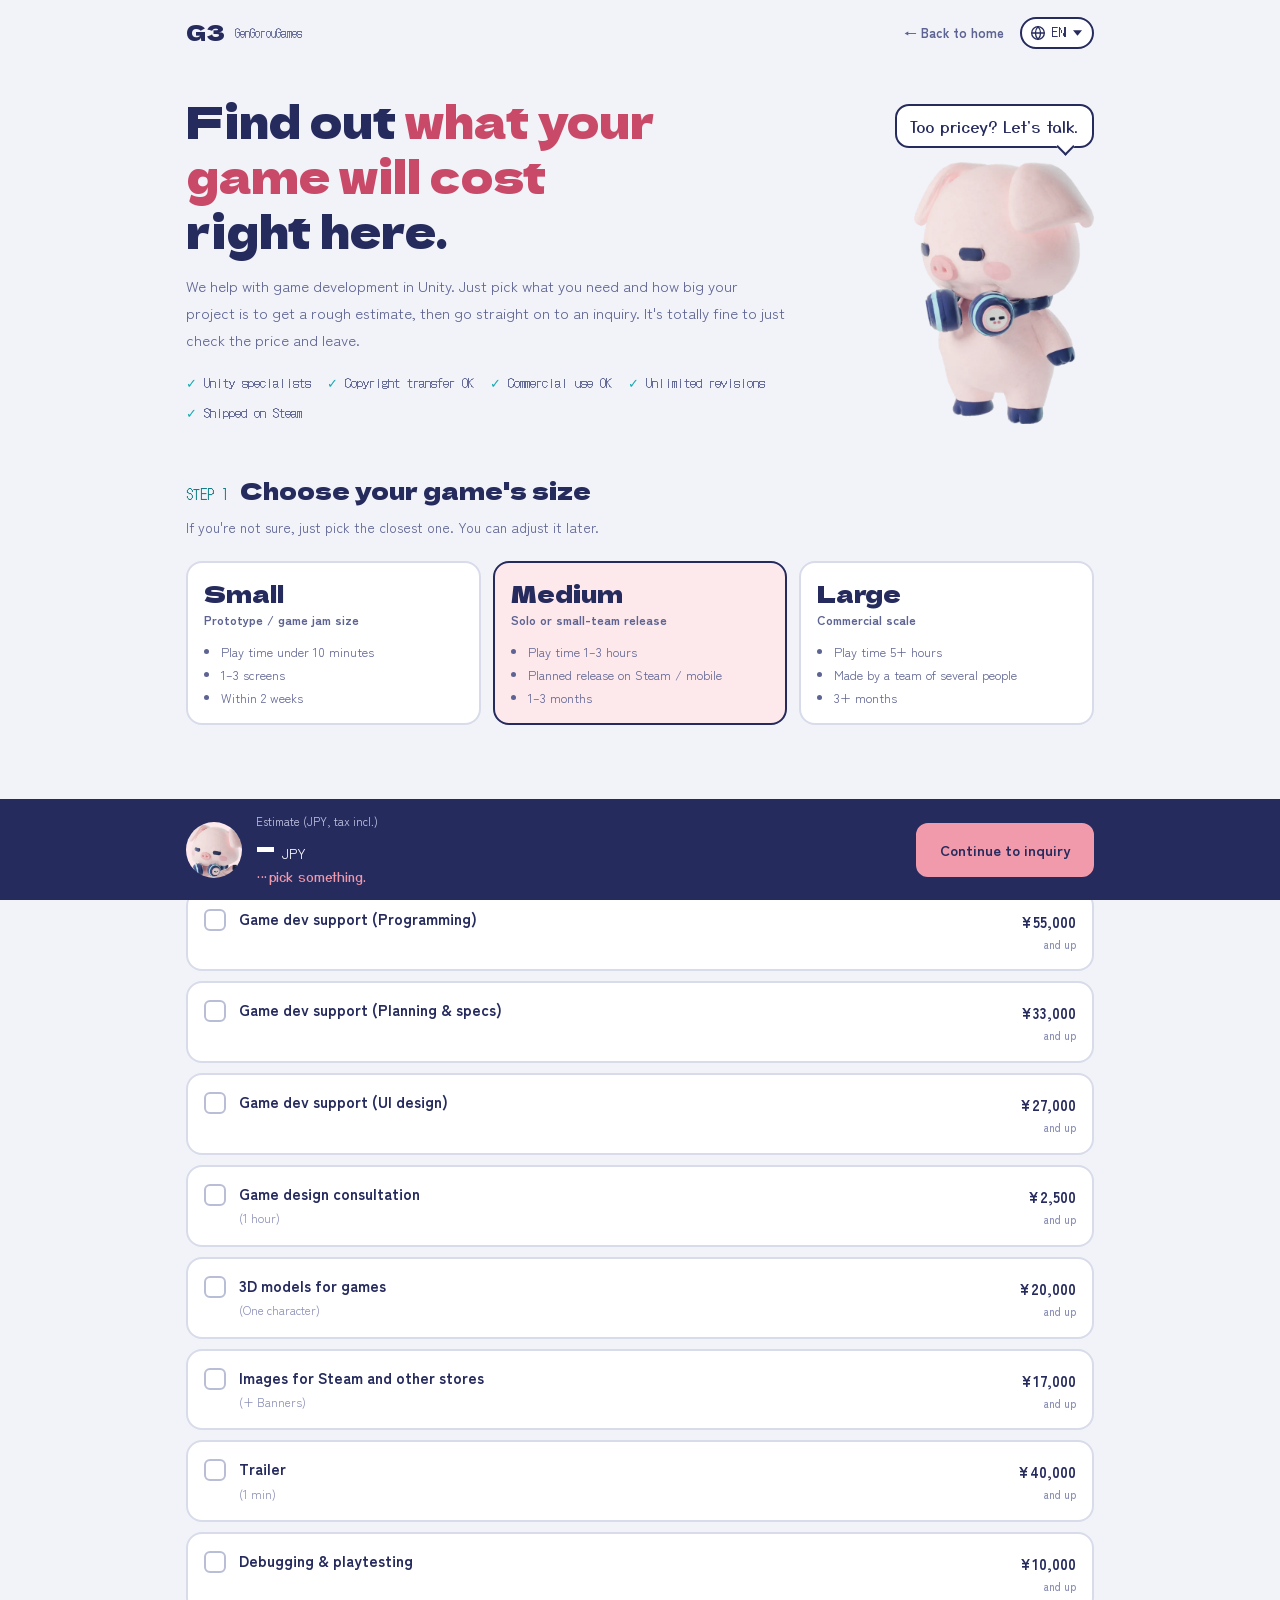
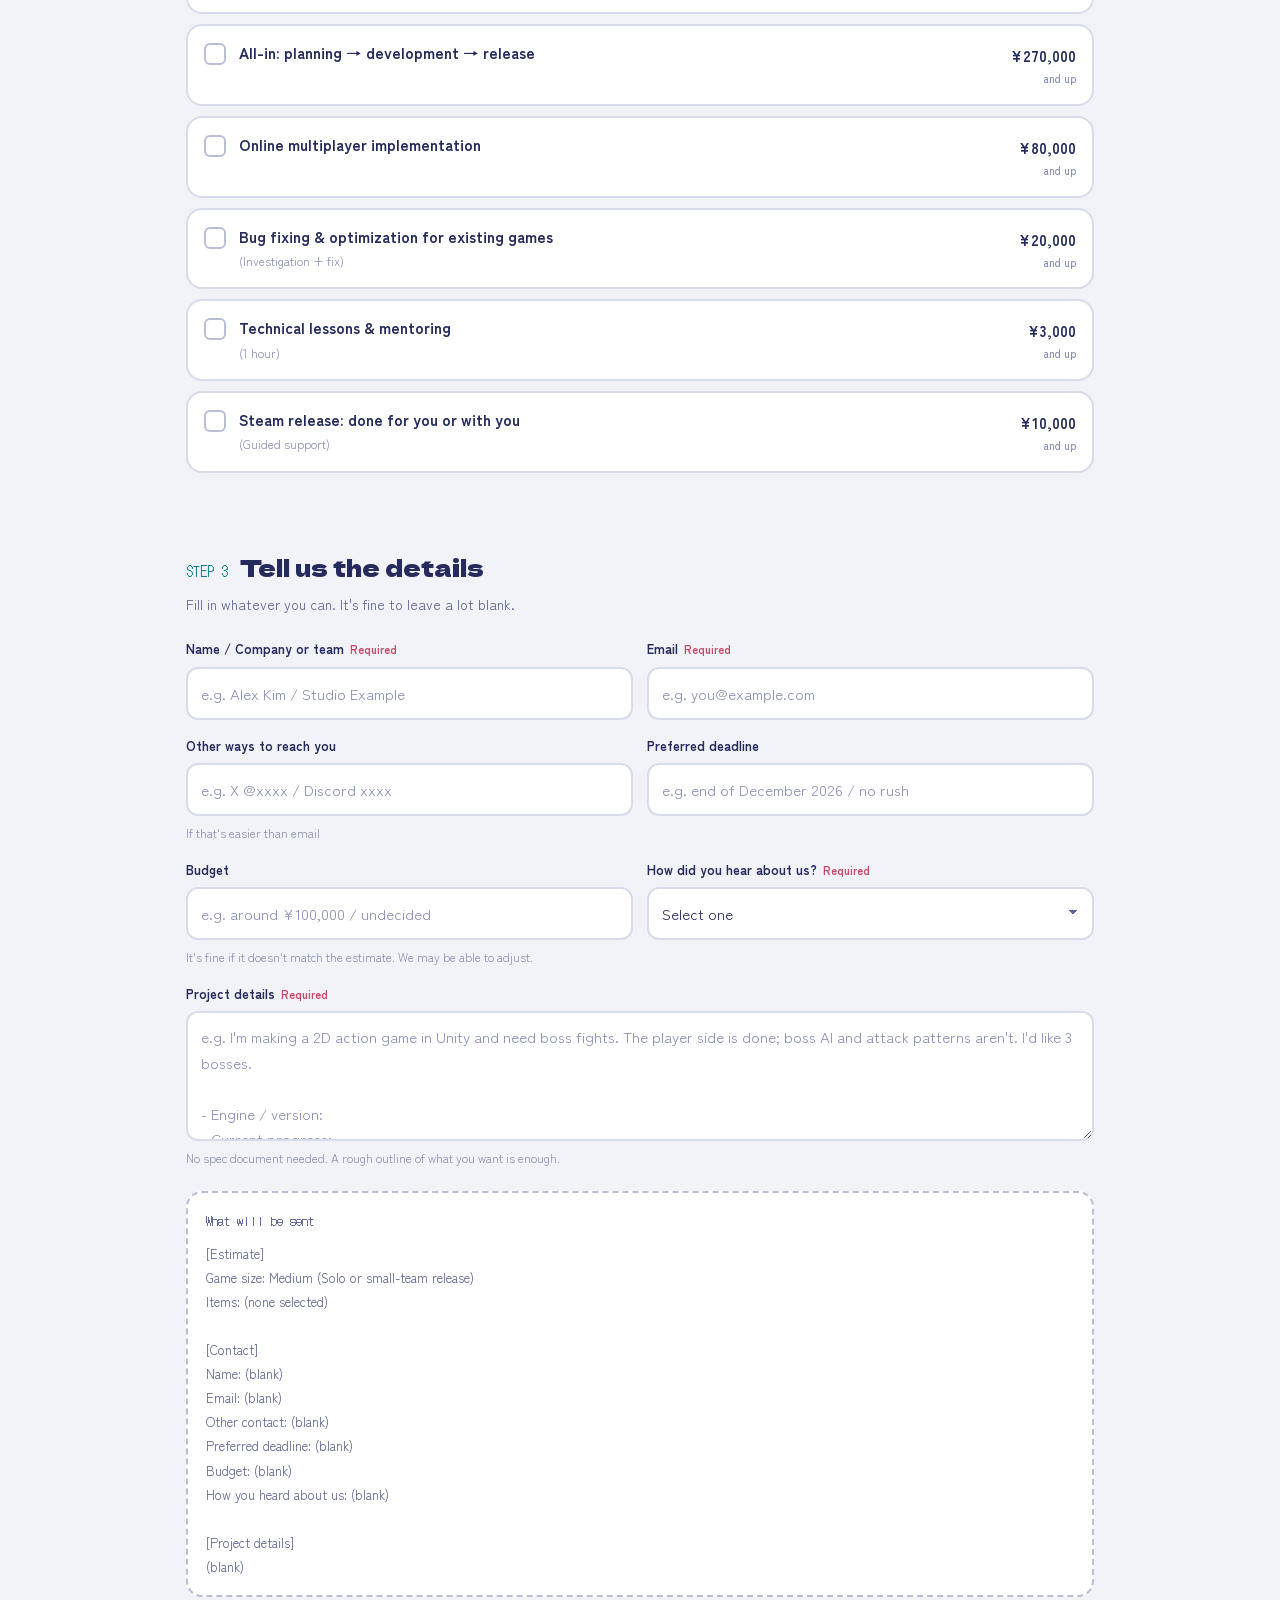
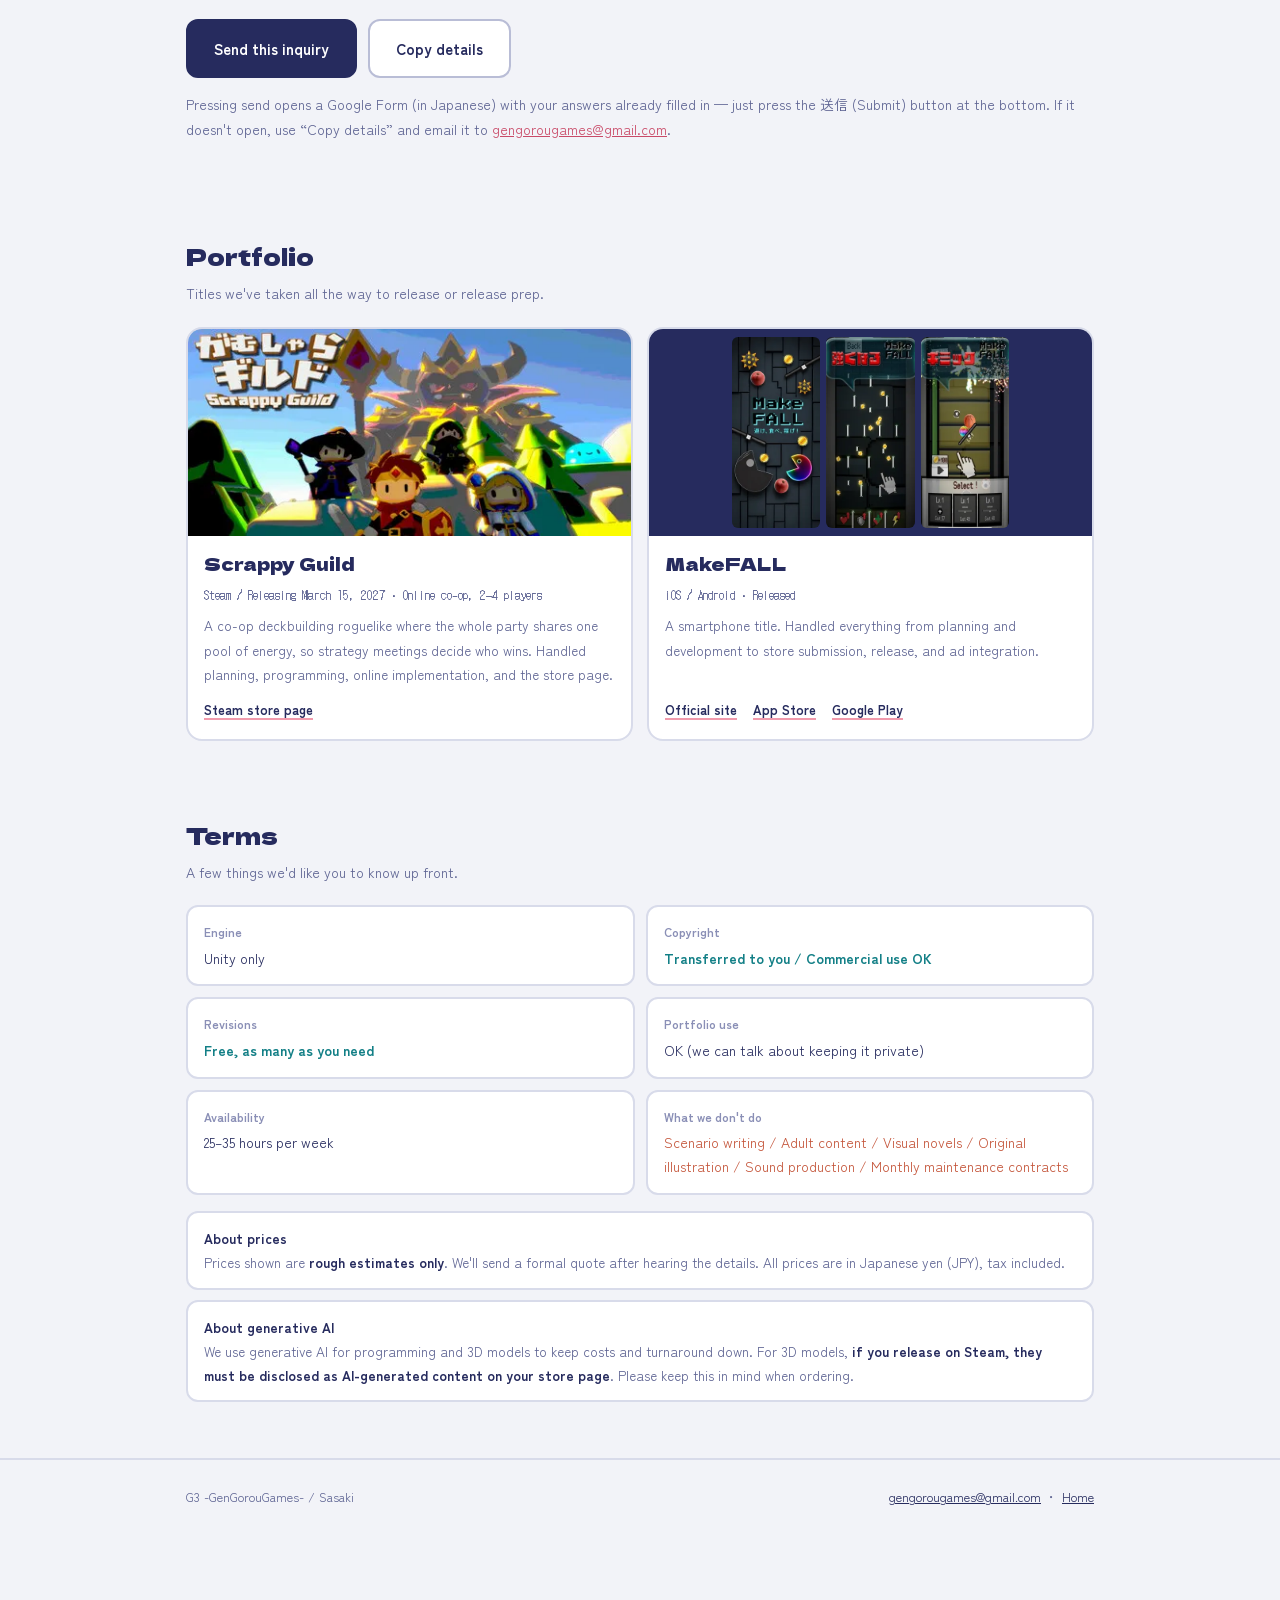
==== commit 4df5c30d: "見積りページを英語に対応 - ヘッダーに言語切り替え（日本語 / English）。トップで中国語・韓国語を選んでいる人には英語を表示 - 管理画面で英語の文章を編集できるように（content/es" ====
--- a/estimate/index.html
+++ b/estimate/index.html
@@ -48,11 +48,26 @@
 .brand i{font-style:normal;font-family:var(--f-dot);font-size:.75rem;color:var(--ink-2)}
 .top a.back{font-size:13px;font-weight:700;color:var(--ink-2);text-decoration:none}
 .top a.back:hover{color:var(--pink-ink)}
+.hdr-r{display:flex;align-items:center;gap:16px}
+
+/* 言語切り替え（トップページと同じ見た目）。見積りページは日本語・英語 */
+.lang{position:relative;flex:none}
+.lang-btn{font:inherit;font-family:var(--f-dot);font-size:.8rem;letter-spacing:.06em;line-height:1;display:flex;align-items:center;gap:6px;padding:6px 10px 6px 8px;border:2px solid var(--ink);border-radius:999px;background:var(--card);color:var(--ink);cursor:pointer;transition:background .2s}
+.lang-btn:hover{background:var(--pink)}
+.lang-btn svg{width:16px;height:16px;flex:none}
+.lang-btn .car{width:9px;height:9px;transition:transform .2s}
+.lang-btn[aria-expanded="true"] .car{transform:rotate(180deg)}
+.lang-menu{position:absolute;right:0;top:calc(100% + 8px);z-index:60;margin:0;padding:6px;list-style:none;min-width:150px;background:var(--card);border:2px solid var(--ink);border-radius:14px;box-shadow:0 6px 0 rgba(38,43,94,.12)}
+.lang-menu a{display:flex;align-items:center;justify-content:space-between;gap:14px;padding:8px 12px;border-radius:9px;text-decoration:none;font-weight:700;font-size:.92rem;line-height:1.3;color:var(--ink)}
+.lang-menu a small{font-family:"DotGothic16",monospace;font-weight:400;font-size:.72rem;color:var(--ink-2)}
+.lang-menu a:hover{background:var(--paper)}
+.lang-menu a[aria-current="true"]{background:var(--pink)}
+.lang-menu a[aria-current="true"] small{color:var(--ink)}
 
 /* hero */
 .hero{display:grid;grid-template-columns:minmax(0,1fr) 180px;gap:20px;align-items:end;padding-block:28px 8px}
 .hero h1{font-size:clamp(28px,6vw,44px);line-height:1.25;margin:0 0 14px}
-.hero h1 span{color:var(--pink-ink)}
+.hero h1 span,.hero h1 em{color:var(--pink-ink);font-style:normal}
 .hero p{color:var(--ink-2);margin:0 0 18px;max-width:40em}
 .hero-gen{position:relative;padding-top:58px}
 .hero-gen .say{position:absolute;top:0;right:0;white-space:nowrap}
@@ -181,7 +196,17 @@
 <header class="top">
   <div class="wrap">
     <a class="brand" href="/">G3<i>GenGorouGames</i></a>
-    <a class="back" href="/">← ホームページに戻る</a>
+    <div class="hdr-r">
+      <a class="back" href="/" data-t="back">← ホームページに戻る</a>
+      <div class="lang" id="lang">
+        <button type="button" class="lang-btn" id="langBtn" aria-haspopup="true" aria-expanded="false" aria-controls="langMenu" aria-label="言語 / Language">
+          <svg viewBox="0 0 24 24" fill="none" stroke="currentColor" stroke-width="2" aria-hidden="true"><circle cx="12" cy="12" r="9.5"/><path d="M2.5 12h19M12 2.5c2.6 2.8 3.9 6 3.9 9.5s-1.3 6.7-3.9 9.5c-2.6-2.8-3.9-6-3.9-9.5s1.3-6.7 3.9-9.5z"/></svg>
+          <span id="langCur">JA</span>
+          <svg class="car" viewBox="0 0 10 10" fill="currentColor" aria-hidden="true"><path d="M0 2.5h10L5 8.5z"/></svg>
+        </button>
+        <ul class="lang-menu" id="langMenu" hidden></ul>
+      </div>
+    </div>
   </div>
 </header>
 
@@ -189,9 +214,9 @@
 
   <div class="hero">
    <div>
-    <h1>ゲーム制作、<span>いくらかかるか</span><br>その場でわかります。</h1>
-    <p>Unityでのゲーム開発をお手伝いしています。依頼したい内容と規模を選ぶだけで概算金額が出て、そのままご相談まで進めます。もちろん、見積りだけで終わっても大丈夫です。</p>
-    <div class="badges">
+    <h1 id="pHeroTitle">ゲーム制作、<span>いくらかかるか</span><br>その場でわかります。</h1>
+    <p id="pHeroLead">Unityでのゲーム開発をお手伝いしています。依頼したい内容と規模を選ぶだけで概算金額が出て、そのままご相談まで進めます。もちろん、見積りだけで終わっても大丈夫です。</p>
+    <div class="badges" id="pBadges">
       <span class="badge">Unity専門</span>
       <span class="badge">著作権譲渡OK</span>
       <span class="badge">商用利用OK</span>
@@ -199,53 +224,53 @@
       <span class="badge">Steamリリース実績あり</span>
     </div>
    </div>
-   <div class="hero-gen"><div class="say r">高いと思ったら、相談して。</div><img src="/img/pose_point.webp" alt="げんちゃん" width="480" height="698"></div>
+   <div class="hero-gen" id="pHeroGen"><div class="say r">高いと思ったら、相談して。</div><img src="/img/pose_point.webp" alt="げんちゃん" width="480" height="698"></div>
   </div>
 
   <!-- STEP 1 -->
   <section id="step1">
-    <div class="stephead"><span class="stepno">STEP 1</span><h2>ゲームの規模を選ぶ</h2></div>
-    <p class="sublead">迷ったら近いほうで大丈夫です。あとで調整できます。</p>
+    <div class="stephead"><span class="stepno">STEP 1</span><h2 id="pS1t">ゲームの規模を選ぶ</h2></div>
+    <p class="sublead" id="pS1l">迷ったら近いほうで大丈夫です。あとで調整できます。</p>
     <div class="scales" id="scales"></div>
   </section>
 
   <!-- STEP 2 -->
   <section id="step2">
-    <div class="stephead"><span class="stepno">STEP 2</span><h2>依頼したい項目を選ぶ</h2></div>
-    <p class="sublead">複数選べます。チェックすると「どこまで対応できるか」が開きます。</p>
+    <div class="stephead"><span class="stepno">STEP 2</span><h2 id="pS2t">依頼したい項目を選ぶ</h2></div>
+    <p class="sublead" id="pS2l">複数選べます。チェックすると「どこまで対応できるか」が開きます。</p>
     <div class="items" id="items"></div>
   </section>
 
   <!-- STEP 3 -->
   <section id="step3">
-    <div class="stephead"><span class="stepno">STEP 3</span><h2>詳しい内容を入力する</h2></div>
-    <p class="sublead">わかる範囲で大丈夫です。空欄が多くても受け付けています。</p>
+    <div class="stephead"><span class="stepno">STEP 3</span><h2 id="pS3t">詳しい内容を入力する</h2></div>
+    <p class="sublead" id="pS3l">わかる範囲で大丈夫です。空欄が多くても受け付けています。</p>
 
     <div class="grid2">
       <div class="f">
-        <label for="f-name">お名前 / 会社名・チーム名<span class="req">必須</span></label>
-        <input id="f-name" type="text" placeholder="例：佐々木 / 〇〇スタジオ" autocomplete="name">
+        <label for="f-name" data-t="nameL">お名前 / 会社名・チーム名<span class="req">必須</span></label>
+        <input id="f-name" type="text" placeholder="例：佐々木 / 〇〇スタジオ" data-tp="namePh" autocomplete="name">
       </div>
       <div class="f">
-        <label for="f-mail">メールアドレス<span class="req">必須</span></label>
-        <input id="f-mail" type="email" placeholder="例：you@example.com" autocomplete="email">
+        <label for="f-mail" data-t="mailL">メールアドレス<span class="req">必須</span></label>
+        <input id="f-mail" type="email" placeholder="例：you@example.com" data-tp="mailPh" autocomplete="email">
       </div>
       <div class="f">
-        <label for="f-contact">その他の連絡手段</label>
-        <input id="f-contact" type="text" placeholder="例：X @xxxx / Discord xxxx">
-        <span class="hint">メールより連絡が取りやすい場合はこちらへ</span>
+        <label for="f-contact" data-t="contactL">その他の連絡手段</label>
+        <input id="f-contact" type="text" placeholder="例：X @xxxx / Discord xxxx" data-tp="contactPh">
+        <span class="hint" data-t="contactH">メールより連絡が取りやすい場合はこちらへ</span>
       </div>
       <div class="f">
-        <label for="f-deadline">希望納期</label>
-        <input id="f-deadline" type="text" placeholder="例：2026年12月末 / 急ぎではない">
+        <label for="f-deadline" data-t="deadlineL">希望納期</label>
+        <input id="f-deadline" type="text" placeholder="例：2026年12月末 / 急ぎではない" data-tp="deadlinePh">
       </div>
       <div class="f">
-        <label for="f-budget">ご予算</label>
-        <input id="f-budget" type="text" placeholder="例：10万円くらい / 未定">
-        <span class="hint">概算と合わなくても大丈夫です。調整できる場合があります</span>
+        <label for="f-budget" data-t="budgetL">ご予算</label>
+        <input id="f-budget" type="text" placeholder="例：10万円くらい / 未定" data-tp="budgetPh">
+        <span class="hint" data-t="budgetH">概算と合わなくても大丈夫です。調整できる場合があります</span>
       </div>
       <div class="f">
-        <label for="f-source">どこで知りましたか<span class="req">必須</span></label>
+        <label for="f-source" data-t="sourceL">どこで知りましたか<span class="req">必須</span></label>
         <select id="f-source">
           <option value="">選んでください</option>
           <option>X（旧Twitter）</option>
@@ -260,24 +285,24 @@
         </select>
       </div>
       <div class="f full">
-        <label for="f-detail">ご依頼の詳細<span class="req">必須</span></label>
-        <textarea id="f-detail" placeholder="例：Unityで作っている2Dアクションのボス戦を実装したいです。プレイヤー側はできていて、ボスのAIと攻撃パターンが未実装です。3体分お願いしたいです。&#10;&#10;・使用エンジン / バージョン：&#10;・現在の進捗：&#10;・お願いしたいこと："></textarea>
-        <span class="hint">仕様書がなくても大丈夫です。やりたいことの概要だけでも構いません。</span>
+        <label for="f-detail" data-t="detailL">ご依頼の詳細<span class="req">必須</span></label>
+        <textarea id="f-detail" data-tp="detailPh" placeholder="例：Unityで作っている2Dアクションのボス戦を実装したいです。プレイヤー側はできていて、ボスのAIと攻撃パターンが未実装です。3体分お願いしたいです。&#10;&#10;・使用エンジン / バージョン：&#10;・現在の進捗：&#10;・お願いしたいこと："></textarea>
+        <span class="hint" data-t="detailH">仕様書がなくても大丈夫です。やりたいことの概要だけでも構いません。</span>
       </div>
     </div>
 
     <div class="err" id="err"></div>
 
     <div class="preview">
-      <h3>送信される内容</h3>
+      <h3 data-t="previewH">送信される内容</h3>
       <pre id="preview"></pre>
     </div>
 
     <div class="actions">
-      <button class="btn primary" id="send">この内容で相談する</button>
-      <button class="btn ghost" id="copy">内容をコピー</button>
+      <button class="btn primary" id="send" data-t="send">この内容で相談する</button>
+      <button class="btn ghost" id="copy" data-t="copy">内容をコピー</button>
     </div>
-    <p class="sublead" style="padding-left:0;margin-top:14px">
+    <p class="sublead" id="pSendNote" style="padding-left:0;margin-top:14px">
       送信すると入力内容が入った状態のフォームが開きます。うまく開かない場合は「内容をコピー」して
       <a href="mailto:gengorougames@gmail.com">gengorougames@gmail.com</a> までお送りください。
     </p>
@@ -285,9 +310,9 @@
 
   <!-- 実績 -->
   <section id="works">
-    <div class="stephead" style="gap:0"><h2>制作実績</h2></div>
-    <p class="sublead" style="padding-left:0">実際にリリース・配信準備まで通した作品です。</p>
-    <div class="works">
+    <div class="stephead" style="gap:0"><h2 id="pWt">制作実績</h2></div>
+    <p class="sublead" id="pWl" style="padding-left:0">実際にリリース・配信準備まで通した作品です。</p>
+    <div class="works" id="pWorks">
       <article class="work">
         <div class="ph">
           <img src="/img/guild_header.webp" alt="がむしゃらギルド -Scrappy Guild-" loading="lazy">
@@ -322,9 +347,9 @@
 
   <!-- 条件 -->
   <section id="terms">
-    <div class="stephead" style="gap:0"><h2>お受けする条件</h2></div>
-    <p class="sublead" style="padding-left:0">先に知っておいてほしいことをまとめました。</p>
-    <div class="terms">
+    <div class="stephead" style="gap:0"><h2 id="pTt">お受けする条件</h2></div>
+    <p class="sublead" id="pTl" style="padding-left:0">先に知っておいてほしいことをまとめました。</p>
+    <div class="terms" id="pTerms">
       <div class="term"><div class="k">対応エンジン</div><div class="v">Unity のみ</div></div>
       <div class="term"><div class="k">著作権</div><div class="v good">譲渡します / 商用利用OK</div></div>
       <div class="term"><div class="k">修正・リテイク</div><div class="v good">何度でも無料</div></div>
@@ -333,7 +358,7 @@
       <div class="term"><div class="k">対応できないもの</div><div class="v bad">シナリオ制作 / アダルト作品 / ノベルゲーム / イラストの描き起こし / サウンド制作 / 月額の運用保守</div></div>
     </div>
 
-    <div style="margin-top:16px">
+    <div style="margin-top:16px" id="pNotes">
       <div class="note">
         <b>金額について</b><br>
         表示されるのはあくまで<b>概算の目安</b>です。正式なお見積りは、内容をうかがったうえで改めてお出しします。表示金額はすべて税込です。
@@ -349,8 +374,8 @@
 
 <footer>
   <div class="wrap">
-    <span>G3 -GenGorouGames- / 佐々木</span>
-    <span><a href="mailto:gengorougames@gmail.com">gengorougames@gmail.com</a> ・ <a href="/">ホームページ</a></span>
+    <span id="pFoot">G3 -GenGorouGames- / 佐々木</span>
+    <span><a href="mailto:gengorougames@gmail.com">gengorougames@gmail.com</a> ・ <a href="/" data-t="home">ホームページ</a></span>
   </div>
 </footer>
 
@@ -359,7 +384,7 @@
     <div class="l">
       <div class="face" aria-hidden="true"></div>
       <div style="min-width:0">
-        <div class="cap">概算金額の目安</div>
+        <div class="cap" id="pCap">概算金額の目安</div>
         <div class="amt" id="total">— <small>円</small></div>
         <div class="cnt" id="count">…項目、選んで。</div>
       </div>
@@ -371,6 +396,110 @@
 <textarea class="sr" id="clip" aria-hidden="true" tabindex="-1"></textarea>
 
 <script>
+/* =====================================================================
+   言語。見積りページは日本語(ja)と英語(en)。英語の文章は content/〇〇.en.json（管理画面で編集）。
+   トップで中国語・韓国語を選んでいる人には英語を出す。
+   ===================================================================== */
+var EST_LANGS=[{code:"ja",label:"日本語",short:"JA"},{code:"en",label:"English",short:"EN"}];
+var EST_PREF="ja"; /* トップページで使う言語（中国語・韓国語もあり得る） */
+var EST_LANG=(function(){
+  var ALL=["ja","en","zh","ko"], ok=function(c){return ALL.indexOf(c)>=0;}, fit=function(c){EST_PREF=c; return c==="ja"?"ja":"en";};
+  var q=new URLSearchParams(location.search).get("lang");
+  if(ok(q)){ try{localStorage.setItem("g3-lang",q)}catch(e){} return fit(q); }
+  try{ var s=localStorage.getItem("g3-lang"); if(ok(s)) return fit(s); }catch(e){}
+  if(/bot|crawl|spider|slurp|lighthouse/i.test(navigator.userAgent)) return "ja";
+  var ns=(navigator.languages&&navigator.languages.length)?navigator.languages:[navigator.language||"ja"];
+  for(var i=0;i<ns.length;i++){ var p=String(ns[i]).toLowerCase().split("-")[0]; if(ok(p)) return fit(p); }
+  return fit("en");
+})();
+/* 画面の決まった文言（管理画面に出さないもの） */
+var EST_UI={
+  ja:{gen:"げんちゃん",pick:"選んでください",can:"できること",ng:"できないこと",at:"ご注意",planLbl:"プランを選んでください（ゲームの規模とは別です）",select:"{n}を選択",
+      copied:"コピーしました",copy:"内容をコピー",copyFail:"コピーできませんでした",missing:"次の項目が未入力です：",
+      need:{items:"依頼したい項目",name:"お名前",mail:"メールアドレス",source:"どこで知ったか",detail:"ご依頼の詳細"}},
+  en:{back:"← Back to home",nameL:"Name / Company or team",namePh:"e.g. Alex Kim / Studio Example",mailL:"Email",mailPh:"e.g. you@example.com",
+      contactL:"Other ways to reach you",contactPh:"e.g. X @xxxx / Discord xxxx",contactH:"If that's easier than email",
+      deadlineL:"Preferred deadline",deadlinePh:"e.g. end of December 2026 / no rush",
+      budgetL:"Budget",budgetPh:"e.g. around ¥100,000 / undecided",budgetH:"It's fine if it doesn't match the estimate. We may be able to adjust.",
+      sourceL:"How did you hear about us?",detailL:"Project details",
+      detailPh:"e.g. I'm making a 2D action game in Unity and need boss fights. The player side is done; boss AI and attack patterns aren't. I'd like 3 bosses.\n\n- Engine / version:\n- Current progress:\n- What you'd like us to do:",
+      detailH:"No spec document needed. A rough outline of what you want is enough.",
+      previewH:"What will be sent",send:"Send this inquiry",copy:"Copy details",home:"Home",req:"Required",
+      gen:"Genchan",pick:"Select one",can:"What's included",ng:"Not included",at:"Note",planLbl:"Choose a plan (separate from game size)",select:"Select {n}",
+      copied:"Copied",copyFail:"Couldn't copy",missing:"Please fill in: ",
+      need:{items:"Items",name:"Name",mail:"Email",source:"How you heard about us",detail:"Project details"},
+      title:"Quick Estimate | G3 -GenGorouGames-",
+      desc:"Game development help in Unity. Pick what you need and your project size to get a rough price right away."}
+};
+document.documentElement.lang=EST_LANG;
+if(EST_LANG!=="ja"){ document.title=EST_UI[EST_LANG].title; document.querySelector('meta[name="description"]').content=EST_UI[EST_LANG].desc; }
+
+/* 翻訳を日本語版に重ねる。翻訳するのは下の項目だけで、金額・ID・画像・フォーム設定は常に日本語版を使う */
+var EST_TR=["hero.title","hero.lead","hero.badges","hero.gen.say","steps.*.title","steps.*.lead","scales.*.name","scales.*.tag","scales.*.lines",
+  "sources","sendNote","bar.caption","bar.empty","bar.button","bar.mutters.*.text","works.title","works.lead","works.items.*.title","works.items.*.meta",
+  "works.items.*.desc","works.items.*.links.*.label","terms.title","terms.lead","terms.items.*.k","terms.items.*.v","terms.notes.*.title","terms.notes.*.body","footer",
+  "items.*.name","items.*.unit.s","items.*.unit.m","items.*.unit.l","items.*.plans.*.label","items.*.can","items.*.ng","items.*.at"];
+function estOverlay(base,loc,path){
+  path=path||"";
+  var isObj=function(x){return x&&typeof x==="object"&&!Array.isArray(x);};
+  if(EST_TR.indexOf(path)>=0){
+    if(Array.isArray(base)){ var v=Array.isArray(loc)?loc.filter(function(x){return typeof x==="string"&&x.trim();}):[]; return v.length?v:base; }
+    return (typeof loc==="string"&&loc.trim())?loc:base;
+  }
+  if(Array.isArray(base)){
+    if(!Array.isArray(loc)) return base;
+    return base.map(function(b,i){
+      var l=null;
+      if(isObj(b)&&b.id!=null&&b.id!==""){ for(var j=0;j<loc.length;j++) if(isObj(loc[j])&&loc[j].id===b.id){l=loc[j];break;} }
+      else l=loc[i];
+      return estOverlay(b,l,(path?path+".":"")+"*");
+    });
+  }
+  if(!isObj(base)||!isObj(loc)) return base;
+  var o={}; for(var k in base) o[k]=estOverlay(base[k],loc[k],(path?path+".":"")+k);
+  return o;
+}
+
+/* ヘッダーの言語メニュー */
+(function(){
+  var btn=document.getElementById("langBtn"), menu=document.getElementById("langMenu");
+  var cur=EST_LANGS.filter(function(l){return l.code===EST_LANG;})[0];
+  document.getElementById("langCur").textContent=cur.short;
+  menu.innerHTML=EST_LANGS.map(function(l){return '<li><a href="?lang='+l.code+'" hreflang="'+l.code+'" lang="'+l.code+'" data-lang="'+l.code+'"'+(l.code===EST_LANG?' aria-current="true"':'')+'>'+l.label+'<small>'+l.code.toUpperCase()+'</small></a></li>';}).join("");
+  var open=function(v){menu.hidden=!v; btn.setAttribute("aria-expanded",v);};
+  btn.addEventListener("click",function(e){e.stopPropagation(); open(menu.hidden); if(!menu.hidden) menu.querySelector("a").focus();});
+  menu.addEventListener("click",function(e){var a=e.target.closest("a[data-lang]"); if(a){try{localStorage.setItem("g3-lang",a.dataset.lang)}catch(_){}}});
+  document.addEventListener("click",function(e){if(!e.target.closest("#lang")) open(false);});
+  document.addEventListener("keydown",function(e){if(e.key==="Escape"&&!menu.hidden){open(false);btn.focus();}});
+  /* トップへ戻るリンクにも言語を引き継ぐ */
+  if(EST_PREF!=="ja") Array.prototype.forEach.call(document.querySelectorAll('a[href="/"]'),function(a){a.href="/?lang="+EST_PREF;});
+})();
+
+/* 画面の決まった文言を差し替え */
+if(EST_LANG!=="ja"){
+  var U0=EST_UI[EST_LANG];
+  Array.prototype.forEach.call(document.querySelectorAll("[data-t]"),function(el){
+    var v=U0[el.dataset.t]; if(v==null) return; var req=el.querySelector(".req");
+    el.textContent=v; if(req){ req.textContent=U0.req; el.appendChild(req); }
+  });
+  Array.prototype.forEach.call(document.querySelectorAll("[data-tp]"),function(el){ var v=U0[el.dataset.tp]; if(v!=null) el.placeholder=v; });
+}
+
+/* content/*.json（管理画面で編集する中身）を読み込んでから、下のスクリプトを動かす */
+(function(){
+  var get=function(u){ return fetch(u,{cache:"no-store"}).then(function(r){return r.ok?r.json():null;}).catch(function(){return null;}); };
+  var en=EST_LANG!=="ja";
+  Promise.all([get("/content/estimate.json"),get("/content/estimate-page.json"),
+    en?get("/content/estimate."+EST_LANG+".json"):null, en?get("/content/estimate-page."+EST_LANG+".json"):null])
+  .then(function(r){
+    var items=r[0], page=r[1];
+    if(page){ window.__EPAGE_JA=page; window.__EPAGE=en?estOverlay(page,r[3]):page; }
+    if(items&&items.items&&items.items.length){ window.__ITEMS_JA=items.items; window.__ITEMS=en?estOverlay(items,r[2]).items:items.items; }
+    var m=document.getElementById("est-main"); var s=document.createElement("script"); s.textContent=m.textContent; m.parentNode.insertBefore(s,m.nextSibling);
+  });
+})();
+</script>
+<script type="text/plain" id="est-main">
 /* =========================================================================
    Googleフォーム連携の設定
    フォームを作成したら、以下の baseUrl と entries を埋めてください。
@@ -393,8 +522,51 @@
 };
 var MAIL_TO = "gengorougames@gmail.com";
 
+
+/* ========================= 言語 ========================= */
+var LANG = window.EST_LANG || "ja", EN = LANG !== "ja";
+var U = EST_UI[LANG] || EST_UI.ja;
+for(var _k in EST_UI.ja) if(U[_k]==null) U[_k]=EST_UI.ja[_k];
+var PG_JA = window.__EPAGE_JA || null;   /* フォームには日本語の値を送る（フォーム側の選択肢と合わせるため） */
+
+/* ========================= ページの文言（content/estimate-page.json） ========================= */
+var PG = window.__EPAGE || null;
+var esc = function(s){ return String(s==null?"":s).replace(/[&<>"]/g,function(c){return {"&":"&amp;","<":"&lt;",">":"&gt;",'"':"&quot;"}[c];}); };
+var inl = function(s){ return esc(s).replace(/\*([^*\n]+)\*/g,"<em>$1</em>").replace(/\n/g,"<br>"); };
+var POSES = {point:"/img/pose_point.webp",shrug:"/img/pose_shrug.webp",tired:"/img/pose_tired.webp",wave:"/img/pose_wave.webp",sign:"/img/genchan_sign.webp",sleep:"/img/pose_sleep.webp"};
+function setH(id,html){ var el=document.getElementById(id); if(el && html!=null) el.innerHTML=html; }
+if(PG){
+  var H=PG.hero||{};
+  if(H.title) setH("pHeroTitle", inl(H.title));
+  if(H.lead) setH("pHeroLead", inl(H.lead));
+  if(H.badges) setH("pBadges", H.badges.map(function(b){return '<span class="badge">'+esc(b)+'</span>';}).join(""));
+  if(H.gen){ var gp=POSES[H.gen.pose]; setH("pHeroGen", gp ? (H.gen.say?'<div class="say r">'+inl(H.gen.say)+'</div>':'')+'<img src="'+gp+'" alt="'+esc(U.gen)+'">' : ""); document.getElementById("pHeroGen").hidden=!gp; }
+  (PG.steps||[]).forEach(function(s,i){ if(s.title) setH("pS"+(i+1)+"t", inl(s.title)); if(s.lead!=null) setH("pS"+(i+1)+"l", inl(s.lead)); });
+  if(PG.mail) MAIL_TO = PG.mail;
+  if(PG.sendNote) setH("pSendNote", inl(PG.sendNote).replace("{mail}",'<a href="mailto:'+esc(MAIL_TO)+'">'+esc(MAIL_TO)+'</a>'));
+  if(PG.sources && PG.sources.length) setH("f-source", '<option value="">'+esc(U.pick)+'</option>'+PG.sources.map(function(s){return '<option>'+esc(s)+'</option>';}).join(""));
+  var W=PG.works||{};
+  if(W.title) setH("pWt", inl(W.title)); if(W.lead!=null) setH("pWl", inl(W.lead));
+  if(W.items) setH("pWorks", W.items.map(function(w){
+    var imgs=(w.images||[]).map(function(s,k){return '<img src="'+esc(s)+'" alt="'+(k?"":esc(w.title))+'" loading="lazy">';}).join("");
+    return '<article class="work"><div class="ph'+(w.style==="phone"?" mf":"")+'">'+imgs+'</div><div class="bd"><h3>'+esc(w.title)+'</h3>'+
+      (w.meta?'<div class="meta">'+esc(w.meta)+'</div>':'')+'<p>'+inl(w.desc)+'</p><div class="lnks">'+
+      (w.links||[]).filter(function(l){return l.label&&l.url;}).map(function(l){return '<a href="'+esc(l.url)+'" target="_blank" rel="noopener">'+esc(l.label)+'</a>';}).join("")+'</div></div></article>';
+  }).join(""));
+  var T=PG.terms||{};
+  if(T.title) setH("pTt", inl(T.title)); if(T.lead!=null) setH("pTl", inl(T.lead));
+  if(T.items) setH("pTerms", T.items.map(function(t){ var c=t.tone==="good"?" good":t.tone==="bad"?" bad":""; return '<div class="term"><div class="k">'+esc(t.k)+'</div><div class="v'+c+'">'+inl(t.v)+'</div></div>'; }).join(""));
+  if(T.notes) setH("pNotes", T.notes.map(function(n){ return '<div class="note"><b>'+esc(n.title)+'</b><br>'+inl(n.body).replace(/<em>/g,"<b>").replace(/<\/em>/g,"</b>")+'</div>'; }).join(""));
+  if(PG.footer) document.getElementById("pFoot").textContent=PG.footer;
+  var B=PG.bar||{};
+  if(B.caption) document.getElementById("pCap").textContent=B.caption;
+  if(B.button) document.getElementById("jump").textContent=B.button;
+  if(B.empty) document.getElementById("count").textContent=B.empty;
+  if(PG.form && PG.form.entries){ FORM_CONFIG = { baseUrl: PG.form.baseUrl||"", entries: PG.form.entries }; }
+}
+
 /* ========================= データ ========================= */
-var SCALES = [
+var SCALES = (PG && PG.scales && PG.scales.length===3) ? PG.scales : [
   { id:"s", name:"小", tag:"プロトタイプ / ゲームジャム規模",
     lines:["想定プレイ時間 10分以内","画面数 1〜3枚","期間 2週間以内"] },
   { id:"m", name:"中", tag:"個人〜少人数でのリリース規模",
@@ -403,7 +575,8 @@
     lines:["想定プレイ時間 5時間以上","チーム複数人で制作","期間 3ヶ月以上"] }
 ];
 
-var ITEMS = [
+/* 依頼項目と料金は content/estimate.json（管理画面で編集）。ここは読み込めなかったときの予備 */
+var ITEMS = window.__ITEMS || [
   {
     id:"prog", name:"ゲーム制作協力（プログラム）", scaled:true,
     price:{s:15000,m:55000,l:200000},
@@ -495,6 +668,29 @@
 ITEMS.forEach(function(it){ if(!it.scaled) state.plans[it.id] = "s"; });
 
 var yen = function(n){ return n.toLocaleString("ja-JP"); };
+/* 金額の表示。日本語「15,000円〜」／英語「¥15,000+」 */
+var money = function(n, from){ return EN ? "¥"+yen(n)+(from?"+":"") : yen(n)+"円"+(from?"〜":""); };
+var moneyH = function(n, bar){ return EN ? "¥"+yen(n)+(bar?"<small>+</small>":"<small>and up</small>") : yen(n)+(bar?" ":"")+"<small>円〜</small>"; };
+var paren = function(u){ return u ? (EN ? " ("+u+")" : "（"+u+"）") : ""; };
+/* 日本語版の項目（フォーム送信用） */
+var ITEMS_JA = window.__ITEMS_JA || ITEMS;
+function jaItem(it){ for(var i=0;i<ITEMS_JA.length;i++) if(ITEMS_JA[i].id===it.id) return ITEMS_JA[i]; return it; }
+function unitJa(it){
+  var j = jaItem(it);
+  if(it.scaled) return j.unit ? j.unit[state.scale] : "";
+  var k = state.plans[it.id], ps = j.plans || [];
+  for(var i=0;i<ps.length;i++) if(ps[i].k===k) return ps[i].label;
+  return "";
+}
+function scaleJa(){
+  var ss = (PG_JA && PG_JA.scales) || [];
+  for(var i=0;i<ss.length;i++) if(ss[i].id===state.scale) return ss[i];
+  return scaleObj();
+}
+function sourceJa(){
+  var sel = $("f-source"), i = sel.selectedIndex - 1, js = (PG_JA && PG_JA.sources) || [];
+  return (i >= 0 && js[i]) ? js[i] : sel.value;
+}
 var $ = function(id){ return document.getElementById(id); };
 
 function priceOf(it){
@@ -540,8 +736,8 @@
     var head = document.createElement("label");
     head.className = "itemhead";
     head.innerHTML =
-      '<input type="checkbox" aria-label="'+it.name+'を選択">'+
-      '<div class="itmain"><div class="itname">'+it.name+'</div>'+
+      '<input type="checkbox" aria-label="'+esc(U.select.replace("{n}",it.name))+'">'+
+      '<div class="itmain"><div class="itname">'+esc(it.name)+'</div>'+
         '<div class="itunit" data-unit></div></div>'+
       '<div class="itprice" data-price></div>';
     head.querySelector("input").addEventListener("change", function(e){
@@ -554,21 +750,21 @@
     var body = document.createElement("div");
     body.className = "itbody"; body.hidden = true;
     var dl = '<dl>';
-    if(it.can) dl += '<dt>できること</dt><dd>'+it.can+'</dd>';
-    if(it.ng)  dl += '<dt class="ng">できないこと</dt><dd>'+it.ng+'</dd>';
-    if(it.at)  dl += '<dt class="at">ご注意</dt><dd>'+it.at+'</dd>';
+    if(it.can) dl += '<dt>'+esc(U.can)+'</dt><dd>'+esc(it.can)+'</dd>';
+    if(it.ng)  dl += '<dt class="ng">'+esc(U.ng)+'</dt><dd>'+esc(it.ng)+'</dd>';
+    if(it.at)  dl += '<dt class="at">'+esc(U.at)+'</dt><dd>'+esc(it.at)+'</dd>';
     dl += '</dl>';
     body.innerHTML = dl;
 
     if(!it.scaled){
       var pw = document.createElement("div");
       pw.className = "plans";
-      pw.innerHTML = '<span class="lbl">プランを選んでください（ゲームの規模とは別です）</span>';
+      pw.innerHTML = '<span class="lbl">'+esc(U.planLbl)+'</span>';
       it.plans.forEach(function(p){
         var pb = document.createElement("button");
         pb.type="button"; pb.className="plan";
         pb.setAttribute("aria-pressed", p.k===state.plans[it.id]);
-        pb.textContent = p.label+"　"+yen(p.price)+"円";
+        pb.textContent = p.label+"　"+money(p.price);
         pb.addEventListener("click", function(){
           state.plans[it.id] = p.k;
           Array.prototype.forEach.call(pw.querySelectorAll(".plan"), function(x,i){
@@ -591,11 +787,10 @@
   ITEMS.forEach(function(it){
     var card = document.querySelector('.item[data-id="'+it.id+'"]');
     if(!card) return;
-    card.querySelector("[data-price]").innerHTML =
-      yen(priceOf(it))+"<small>円〜</small>";
+    card.querySelector("[data-price]").innerHTML = moneyH(priceOf(it));
     var u = unitOf(it);
     var ue = card.querySelector("[data-unit]");
-    ue.textContent = u ? "（"+u+"）" : "";
+    ue.textContent = u ? (EN ? "("+u+")" : "（"+u+"）") : "";
   });
 }
 
@@ -605,22 +800,25 @@
 function update(){
   var sel = selected();
   var sum = sel.reduce(function(a,it){ return a + priceOf(it); }, 0);
-  $("total").innerHTML = sel.length ? yen(sum)+' <small>円〜</small>' : '— <small>円</small>';
+  $("total").innerHTML = sel.length ? moneyH(sum, true) : (EN ? '— <small>JPY</small>' : '— <small>円</small>');
   $("count").textContent = sel.length
-    ? "規模" + scaleObj().name + "・" + sel.length + "項目　" + mutter(sum)
-    : "…項目、選んで。";
+    ? (EN ? "Size: " + scaleObj().name + " · " + sel.length + (sel.length>1?" items":" item") + "  "
+          : "規模" + scaleObj().name + "・" + sel.length + "項目　") + mutter(sum)
+    : ((PG&&PG.bar&&PG.bar.empty)||"…項目、選んで。");
   $("preview").textContent = summary();
 }
 
 /* げんちゃんのつぶやき（金額で変わる。見た目だけで、計算には関係しない） */
 function mutter(sum){
-  if(sum < 20000)  return "…お手頃。";
-  if(sum < 100000) return "…まあ、そんなもんでしょ。";
-  if(sum < 400000) return "…本気だね。";
-  return "…大作の予感。";
+  var M = (PG && PG.bar && PG.bar.mutters && PG.bar.mutters.length) ? PG.bar.mutters
+    : [{under:20000,text:"…お手頃。"},{under:100000,text:"…まあ、そんなもんでしょ。"},{under:400000,text:"…本気だね。"},{under:0,text:"…大作の予感。"}];
+  for(var i=0;i<M.length;i++){ if(M[i].under && sum < M[i].under) return M[i].text; }
+  for(var j=M.length-1;j>=0;j--){ if(!M[j].under) return M[j].text; }
+  return "";
 }
 
 function summary(){
+  if(EN) return summaryEn();
   var sel = selected();
   var L = [];
   L.push("【お見積り内容】");
@@ -649,6 +847,32 @@
   return L.join("\n");
 }
 
+/* 英語ページの「送信される内容」「コピー」用 */
+function summaryEn(){
+  var sel = selected(), sc = scaleObj(), L = [], v = function(id){ return $(id).value || "(blank)"; };
+  L.push("[Estimate]");
+  L.push("Game size: " + sc.name + " (" + sc.tag + ")");
+  if(sel.length){
+    L.push("Items:");
+    sel.forEach(function(it){ L.push("  - " + it.name + paren(unitOf(it)) + " ... " + money(priceOf(it))); });
+    L.push("Estimated total: " + money(sel.reduce(function(a,it){return a+priceOf(it);},0), true) + " (JPY, tax incl.)");
+  } else {
+    L.push("Items: (none selected)");
+  }
+  L.push("");
+  L.push("[Contact]");
+  L.push("Name: " + v("f-name"));
+  L.push("Email: " + v("f-mail"));
+  L.push("Other contact: " + v("f-contact"));
+  L.push("Preferred deadline: " + v("f-deadline"));
+  L.push("Budget: " + v("f-budget"));
+  L.push("How you heard about us: " + v("f-source"));
+  L.push("");
+  L.push("[Project details]");
+  L.push(v("f-detail"));
+  return L.join("\n");
+}
+
 ["f-name","f-mail","f-contact","f-deadline","f-budget","f-source","f-detail"].forEach(function(id){
   $(id).addEventListener("input", update);
   $(id).addEventListener("change", update);
@@ -657,14 +881,14 @@
 /* ========================= 送信 ========================= */
 function validate(){
   var miss = [];
-  if(!selected().length) miss.push("依頼したい項目");
-  if(!$("f-name").value.trim()) miss.push("お名前");
-  if(!$("f-mail").value.trim()) miss.push("メールアドレス");
-  if(!$("f-source").value) miss.push("どこで知ったか");
-  if(!$("f-detail").value.trim()) miss.push("ご依頼の詳細");
+  if(!selected().length) miss.push(U.need.items);
+  if(!$("f-name").value.trim()) miss.push(U.need.name);
+  if(!$("f-mail").value.trim()) miss.push(U.need.mail);
+  if(!$("f-source").value) miss.push(U.need.source);
+  if(!$("f-detail").value.trim()) miss.push(U.need.detail);
   var e = $("err");
   if(miss.length){
-    e.textContent = "次の項目が未入力です：" + miss.join(" / ");
+    e.textContent = U.missing + miss.join(" / ");
     e.classList.add("show");
     return false;
   }
@@ -680,16 +904,16 @@
     name:     $("f-name").value,
     email:    $("f-mail").value,
     contact:  $("f-contact").value,
-    scale:    scaleObj().name,
+    scale:    scaleJa().name,
     items:    sel.map(function(it){
-                var u = unitOf(it);
-                return "・" + it.name + (u ? "（"+u+"）" : "") + " … " + yen(priceOf(it)) + "円";
+                var u = unitJa(it);
+                return "・" + jaItem(it).name + (u ? "（"+u+"）" : "") + " … " + yen(priceOf(it)) + "円";
               }).join("\n"),
     total:    yen(sel.reduce(function(a,it){return a+priceOf(it);},0)) + "円",
     deadline: $("f-deadline").value,
     budget:   $("f-budget").value,
-    source:   $("f-source").value,
-    detail:   $("f-detail").value
+    source:   sourceJa(),
+    detail:   (EN ? "【英語ページからの依頼】\n" : "") + $("f-detail").value
   };
   var q = [];
   Object.keys(c.entries).forEach(function(k){
@@ -702,7 +926,8 @@
   if(!validate()){ $("err").scrollIntoView({behavior:"smooth", block:"center"}); return; }
   var url = formUrl();
   if(url){ window.open(url, "_blank", "noopener"); return; }
-  var sub = "【お見積り相談】" + ($("f-name").value || "お問い合わせ");
+  var sub = EN ? "[Estimate inquiry] " + ($("f-name").value || "Inquiry")
+               : "【お見積り相談】" + ($("f-name").value || "お問い合わせ");
   window.location.href = "mailto:" + MAIL_TO +
     "?subject=" + encodeURIComponent(sub) +
     "&body=" + encodeURIComponent(summary());
@@ -710,15 +935,15 @@
 
 $("copy").addEventListener("click", function(){
   var t = summary(), btn = $("copy"), ok = function(){
-    btn.textContent = "コピーしました";
-    setTimeout(function(){ btn.textContent = "内容をコピー"; }, 1800);
+    btn.textContent = U.copied;
+    setTimeout(function(){ btn.textContent = U.copy; }, 1800);
   };
   if(navigator.clipboard && navigator.clipboard.writeText){
     navigator.clipboard.writeText(t).then(ok).catch(fallback);
   } else { fallback(); }
   function fallback(){
     var ta = $("clip"); ta.value = t; ta.select();
-    try{ document.execCommand("copy"); ok(); }catch(e){ btn.textContent = "コピーできませんでした"; }
+    try{ document.execCommand("copy"); ok(); }catch(e){ btn.textContent = U.copyFail; }
   }
 });
 
